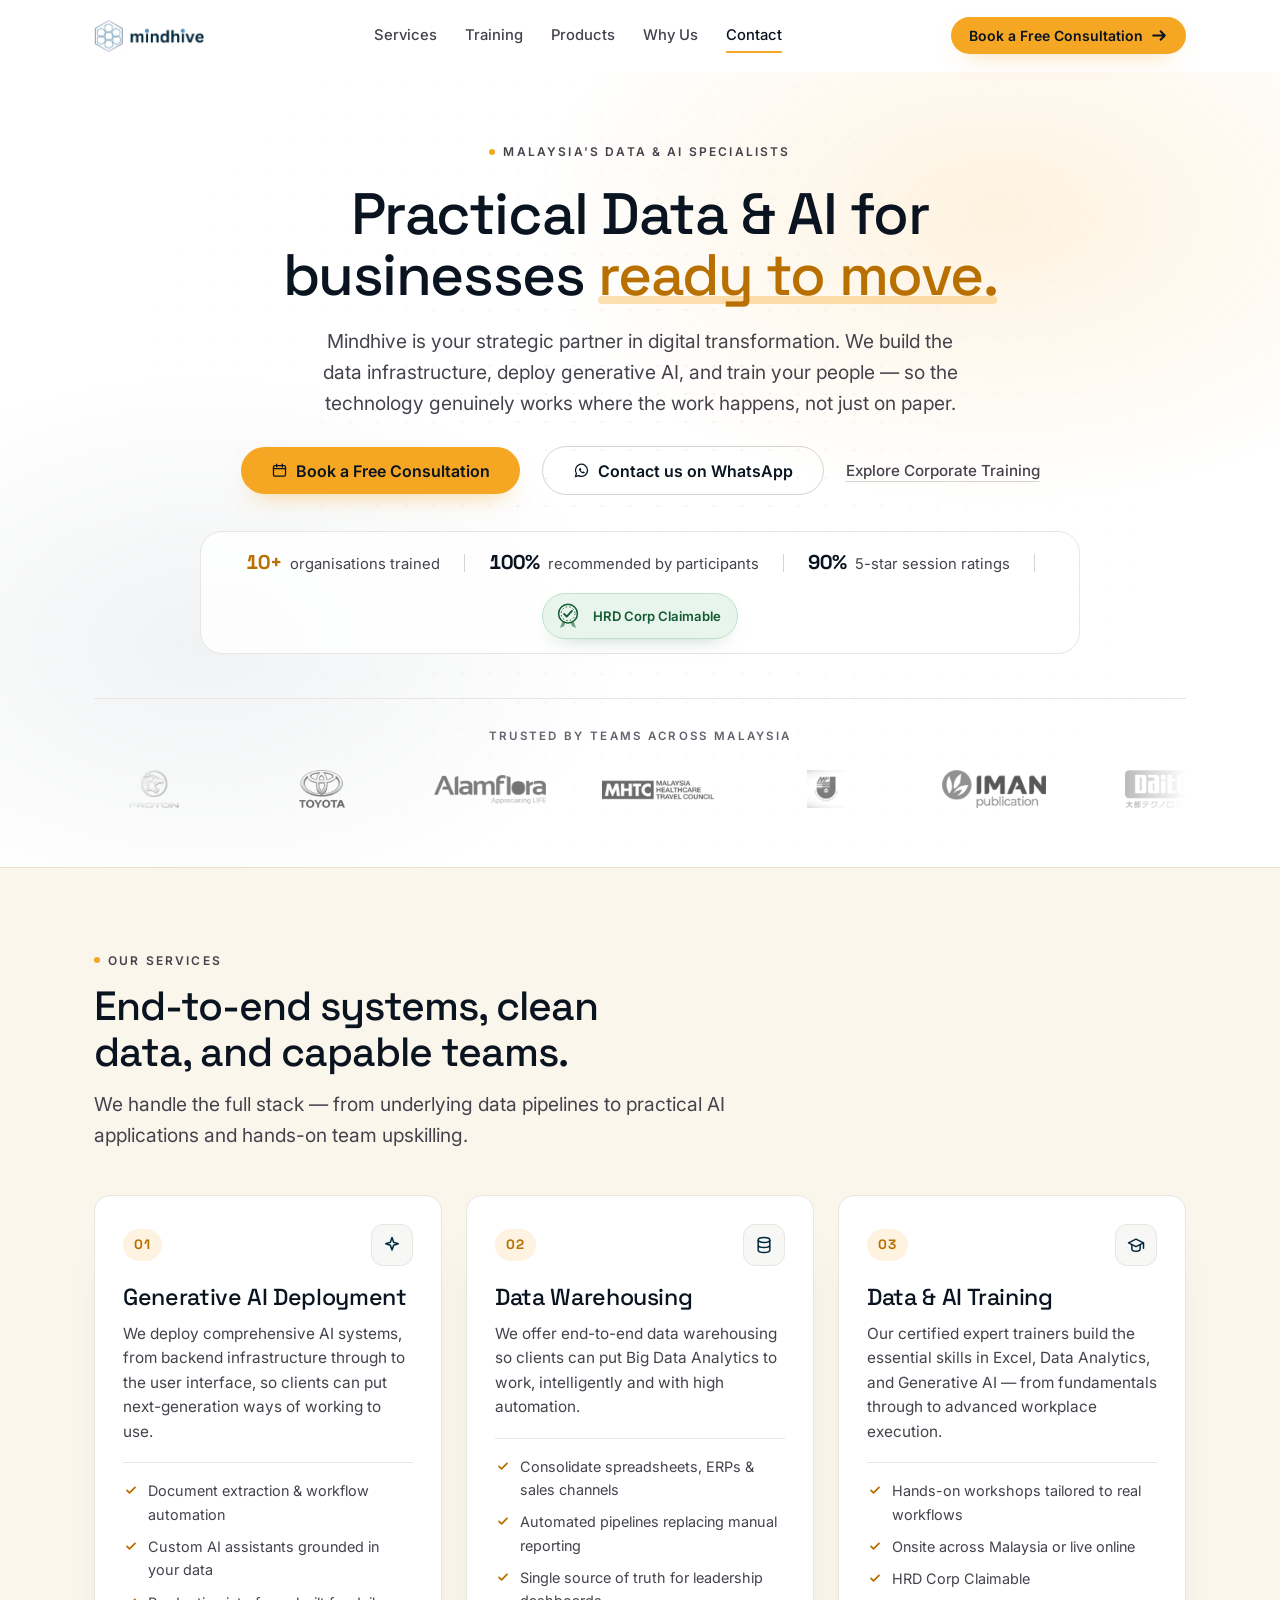
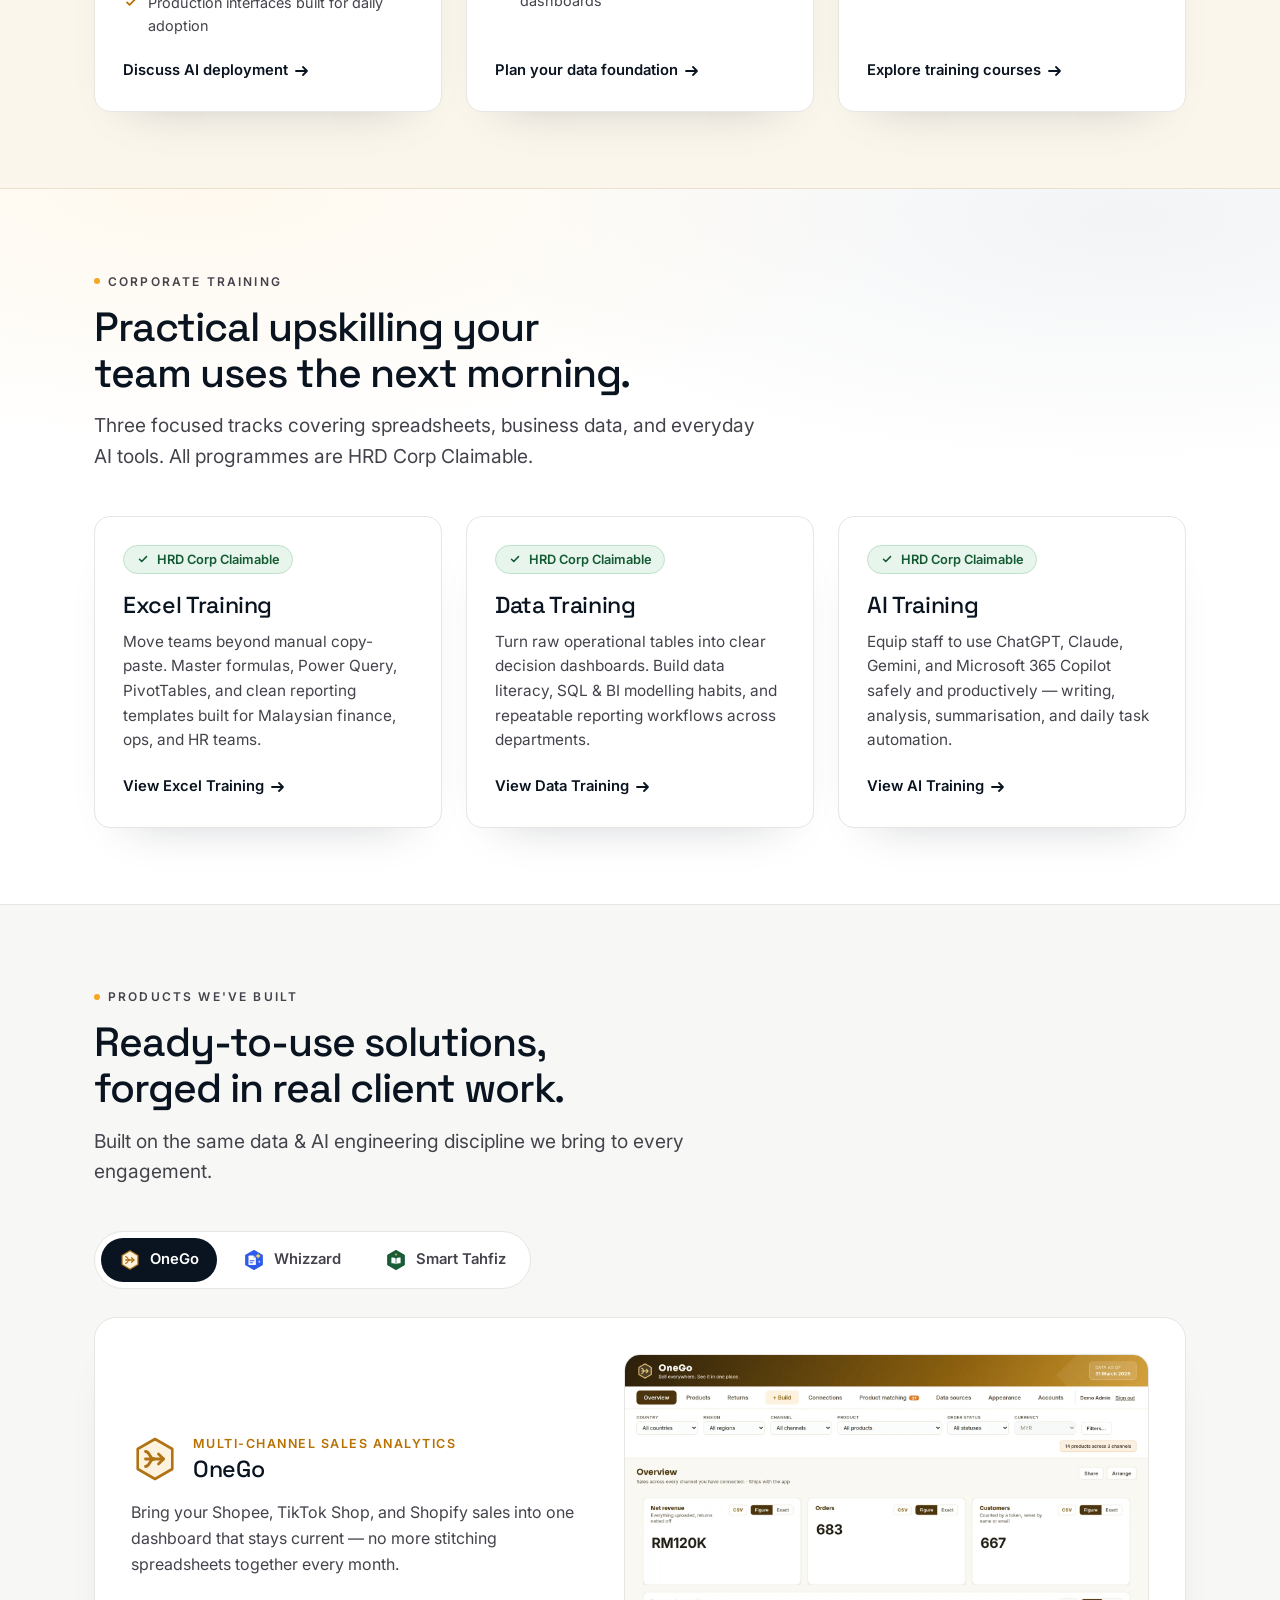
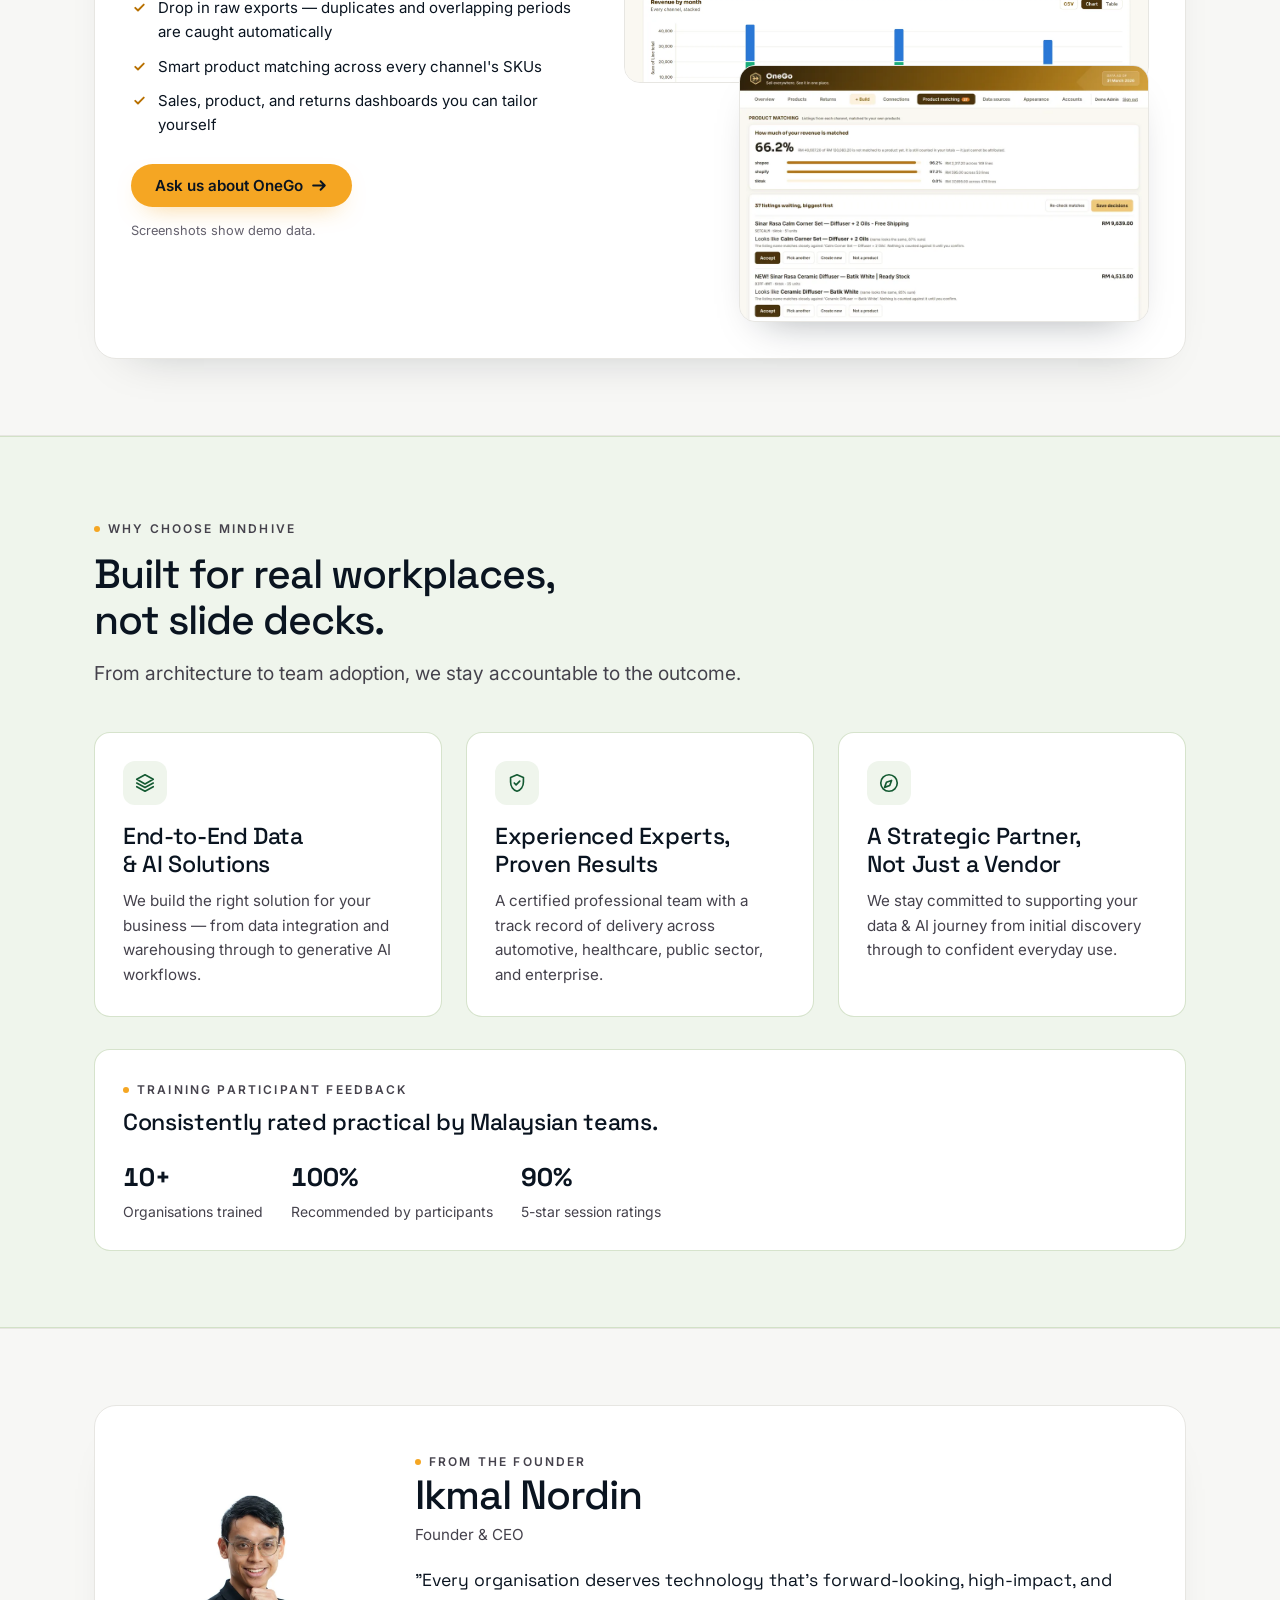
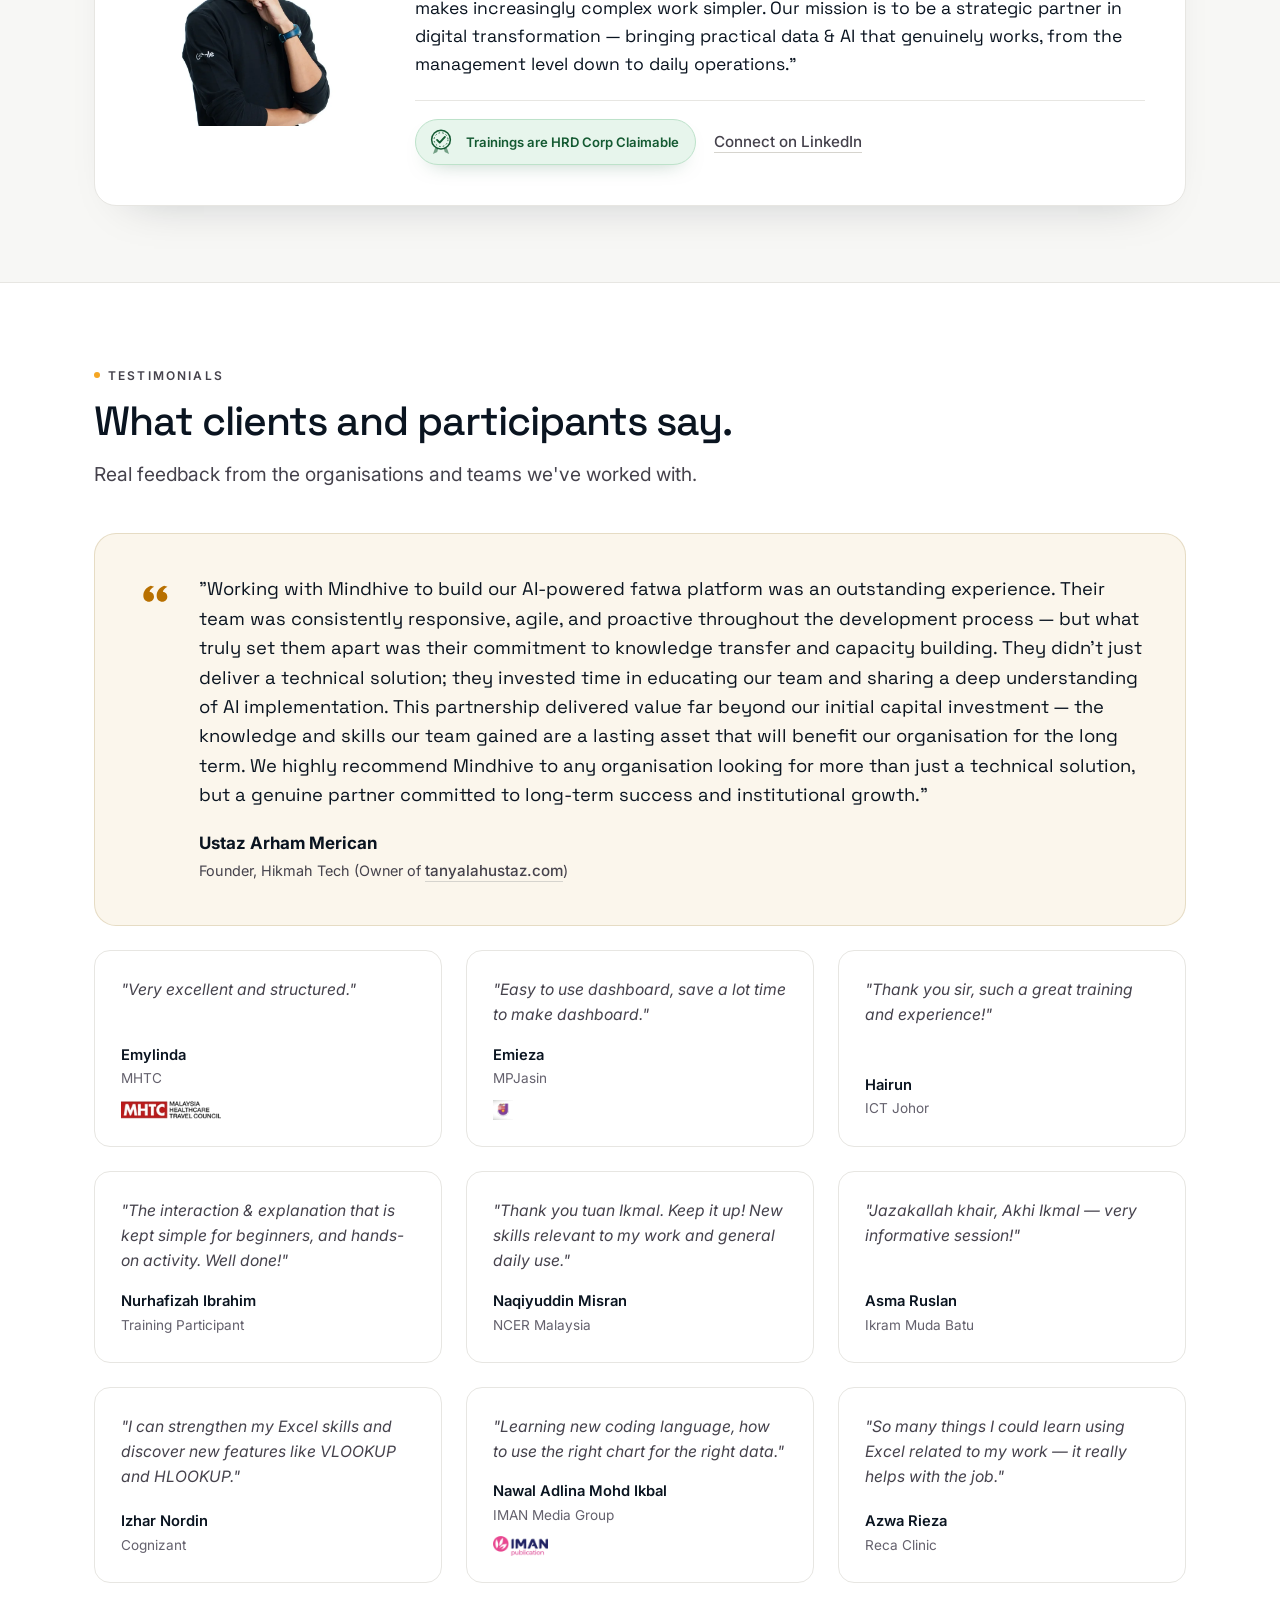
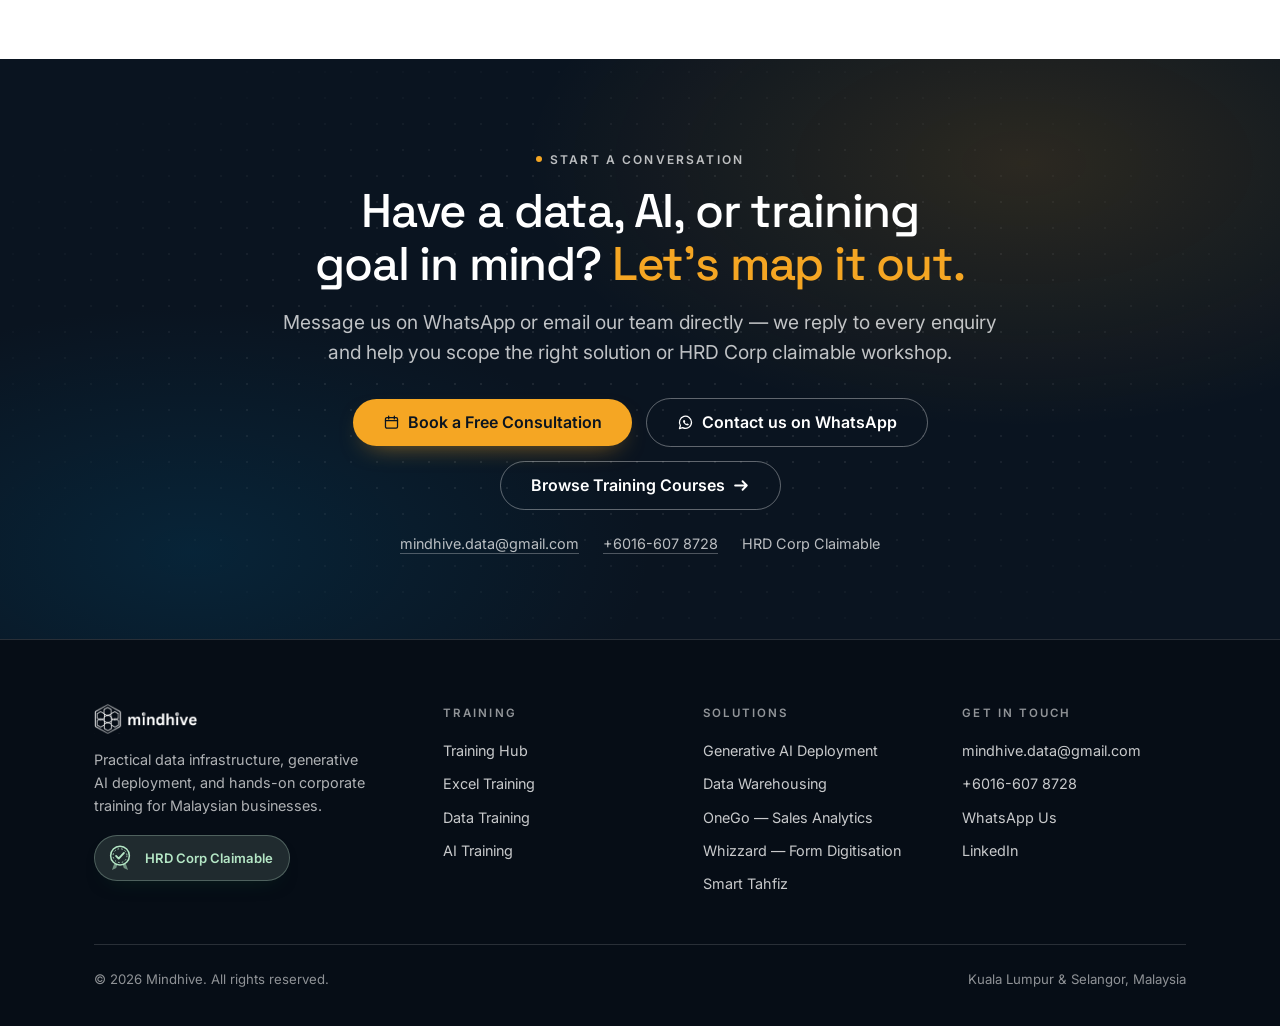
==== index.html @ f6bfdee9 "Swap primary CTA to Cal.com booking, add specific LinkedIn/tanyalahustaz links - Yellow primary butt" ====
<!DOCTYPE html>
<html lang="en">
<head>
<meta charset="utf-8">
<!-- Google tag (gtag.js) -->
<script async src="https://www.googletagmanager.com/gtag/js?id=G-8WL5PQEBXZ"></script>
<script>
  window.dataLayer = window.dataLayer || [];
  function gtag(){dataLayer.push(arguments);}
  gtag("js", new Date());
  gtag("config", "G-8WL5PQEBXZ");
</script>
<meta name="viewport" content="width=device-width, initial-scale=1">
<title>Mindhive — Practical Data, AI &amp; Corporate Training in Malaysia</title>
<meta name="description" content="Mindhive is your strategic partner in digital transformation — data warehousing, generative AI deployment, and HRD Corp claimable Excel, Data &amp; AI training in Malaysia.">
<meta name="theme-color" content="#FFFFFF">
<link rel="canonical" href="https://ikmalnordin.github.io/mindhive-website/">
<link rel="icon" href="favicon.png" type="image/png" sizes="256x256">
<link rel="apple-touch-icon" href="favicon.png">

<meta property="og:type" content="website">
<meta property="og:site_name" content="Mindhive">
<meta property="og:title" content="Mindhive — Practical Data, AI &amp; Corporate Training in Malaysia">
<meta property="og:description" content="We build the data infrastructure, deploy generative AI, and train your teams — so technology genuinely works where the work happens.">
<meta property="og:url" content="https://ikmalnordin.github.io/mindhive-website/">
<meta property="og:image" content="https://ikmalnordin.github.io/mindhive-website/logo.png">
<meta property="og:locale" content="en_MY">

<meta name="twitter:card" content="summary_large_image">
<meta name="twitter:title" content="Mindhive — Practical Data, AI &amp; Corporate Training in Malaysia">
<meta name="twitter:description" content="We build the data infrastructure, deploy generative AI, and train your teams — so technology genuinely works where the work happens.">
<meta name="twitter:image" content="https://ikmalnordin.github.io/mindhive-website/logo.png">

<link rel="preconnect" href="https://fonts.googleapis.com">
<link rel="preconnect" href="https://fonts.gstatic.com" crossorigin>
<link href="https://fonts.googleapis.com/css2?family=Space+Grotesk:wght@400;500;600;700&amp;family=Inter:wght@400;500;600;700&amp;display=swap" rel="stylesheet">
<link rel="stylesheet" href="styles.css">

<script type="application/ld+json">
{
  "@context": "https://schema.org",
  "@type": "ProfessionalService",
  "name": "Mindhive",
  "url": "https://ikmalnordin.github.io/mindhive-website/",
  "logo": "https://ikmalnordin.github.io/mindhive-website/logo.png",
  "image": "https://ikmalnordin.github.io/mindhive-website/logo.png",
  "description": "Mindhive is a Malaysian data and AI specialist providing generative AI deployment, end-to-end data warehousing, ready-to-use software products, and corporate Excel, Data, and AI training.",
  "email": "mindhive.data@gmail.com",
  "telephone": "+60166078728",
  "sameAs": ["https://www.linkedin.com/company/mindhiveintelligence"],
  "areaServed": {
    "@type": "Country",
    "name": "Malaysia"
  },
  "serviceType": [
    "Generative AI Deployment",
    "Data Warehousing",
    "Corporate Excel, Data & AI Training"
  ]
}
</script>
</head>
<body>

<svg class="svgdefs" aria-hidden="true" focusable="false" width="0" height="0">
  <defs>
    <symbol id="ico-menu" viewBox="0 0 24 24">
      <path d="M4 7h16M4 12h16M4 17h16" fill="none" stroke="currentColor" stroke-width="2" stroke-linecap="round"/>
    </symbol>
    <symbol id="ico-arrow" viewBox="0 0 16 16">
      <path d="M2 8h11M9 4l4 4-4 4" fill="none" stroke="currentColor" stroke-width="1.8" stroke-linecap="round" stroke-linejoin="round"/>
    </symbol>
    <symbol id="ico-check" viewBox="0 0 20 20">
      <path d="M5 10.4l3.2 3.1L15 6.6" fill="none" stroke="currentColor" stroke-width="2.2" stroke-linecap="round" stroke-linejoin="round"/>
    </symbol>
    <symbol id="ico-spark" viewBox="0 0 24 24">
      <path d="M12 3l1.9 5.6L19.5 10.5l-5.6 1.9L12 18l-1.9-5.6L4.5 10.5l5.6-1.9L12 3z" fill="none" stroke="currentColor" stroke-width="1.8" stroke-linejoin="round"/>
    </symbol>
    <symbol id="ico-database" viewBox="0 0 24 24">
      <ellipse cx="12" cy="6" rx="7" ry="3" fill="none" stroke="currentColor" stroke-width="1.8"/>
      <path d="M5 6v6c0 1.66 3.13 3 7 3s7-1.34 7-3V6M5 12v6c0 1.66 3.13 3 7 3s7-1.34 7-3v-6" fill="none" stroke="currentColor" stroke-width="1.8"/>
    </symbol>
    <symbol id="ico-graduation" viewBox="0 0 24 24">
      <path d="M3 9.5L12 5l9 4.5-9 4.5-9-4.5z" fill="none" stroke="currentColor" stroke-width="1.8" stroke-linejoin="round"/>
      <path d="M7 11.5v5c0 1.66 2.24 3 5 3s5-1.34 5-3v-5M21 10v6" fill="none" stroke="currentColor" stroke-width="1.8" stroke-linecap="round"/>
    </symbol>
    <symbol id="ico-layers" viewBox="0 0 24 24">
      <path d="M12 3L3 8l9 5 9-5-9-5zM3 12l9 5 9-5M3 16l9 5 9-5" fill="none" stroke="currentColor" stroke-width="1.8" stroke-linecap="round" stroke-linejoin="round"/>
    </symbol>
    <symbol id="ico-shield" viewBox="0 0 24 24">
      <path d="M12 3l7 3v5c0 4.97-3 8.92-7 10-4-1.08-7-5.03-7-10V6l7-3z" fill="none" stroke="currentColor" stroke-width="1.8" stroke-linejoin="round"/>
      <path d="M9 12l2 2 4-4" fill="none" stroke="currentColor" stroke-width="1.8" stroke-linecap="round" stroke-linejoin="round"/>
    </symbol>
    <symbol id="ico-compass" viewBox="0 0 24 24">
      <circle cx="12" cy="12" r="9" fill="none" stroke="currentColor" stroke-width="1.8"/>
      <path d="M14.8 9.2l-2 5.6-5.6 2 2-5.6 5.6-2z" fill="none" stroke="currentColor" stroke-width="1.8" stroke-linejoin="round"/>
    </symbol>
    <symbol id="ico-quote" viewBox="0 0 24 24">
      <path d="M9.5 7C6.5 8.2 5 10.3 5 13c0 2.2 1.6 3.6 3.4 3.6 1.7 0 3-1.3 3-3 0-1.6-1.2-2.8-2.7-2.9.3-1.3 1.3-2.4 2.8-3.1L9.5 7zm8 0C14.5 8.2 13 10.3 13 13c0 2.2 1.6 3.6 3.4 3.6 1.7 0 3-1.3 3-3 0-1.6-1.2-2.8-2.7-2.9.3-1.3 1.3-2.4 2.8-3.1L17.5 7z" fill="currentColor"/>
    </symbol>
    <symbol id="badge-hrd" viewBox="0 0 32 32">
      <path d="M10 21.5L7.4 28.8 12 26.6 13.3 21.8Z" fill="currentColor" opacity="0.55"/>
      <path d="M22 21.5L24.6 28.8 20 26.6 18.7 21.8Z" fill="currentColor" opacity="0.55"/>
      <circle cx="16" cy="13.5" r="10" fill="none" stroke="currentColor" stroke-width="1.6"/>
      <circle cx="16" cy="13.5" r="7.4" fill="none" stroke="currentColor" stroke-width="1" stroke-dasharray="1.6 2.4"/>
      <path d="M11.8 13.8l2.8 2.8 5.6-6" fill="none" stroke="currentColor" stroke-width="2" stroke-linecap="round" stroke-linejoin="round"/>
    </symbol>
    <symbol id="ico-calendar" viewBox="0 0 24 24">
      <rect x="3.5" y="5" width="17" height="15" rx="2" fill="none" stroke="currentColor" stroke-width="1.8"/>
      <path d="M3.5 9.5h17M8 3v4M16 3v4" fill="none" stroke="currentColor" stroke-width="1.8" stroke-linecap="round"/>
    </symbol>
    <symbol id="ico-wa" viewBox="0 0 24 24">
      <path d="M20.5 11.7a8.5 8.5 0 0 1-12.5 7.5L3.5 20.5l1.3-4.3A8.5 8.5 0 1 1 20.5 11.7Z" fill="none" stroke="currentColor" stroke-width="1.8" stroke-linejoin="round"/>
      <path d="M9.3 8.8c.2-.4.4-.4.6-.4h.5c.2 0 .4.1.5.4l.7 1.6c.1.2 0 .4-.1.6l-.4.5c-.1.1-.2.3-.1.5.4.8 1.2 1.6 2 2 .2.1.4 0 .5-.1l.5-.4c.2-.1.4-.2.6-.1l1.6.7c.3.1.4.3.4.5v.5c0 .2 0 .4-.4.6-.5.4-1.4.6-2.5.3-1.4-.4-3.1-1.6-4.2-3.2-1.1-1.5-1.3-2.9-.6-3.6Z" fill="currentColor"/>
    </symbol>
    <symbol id="mk-onego" viewBox="0 0 48 48">
      <path d="M24 4 41.3 14V34L24 44 6.7 34V14Z" fill="#FCF2DE" stroke="#B07314" stroke-width="2.6" stroke-linejoin="round"/>
      <g fill="none" stroke="#B07314" stroke-width="2.8" stroke-linecap="round" stroke-linejoin="round">
        <path d="M14.5 16.5C19 16.5 18.5 24 23 24"/>
        <path d="M14.5 31.5C19 31.5 18.5 24 23 24"/>
        <path d="M14.5 24H32.5"/>
        <path d="M27.5 19L32.5 24L27.5 29"/>
      </g>
    </symbol>
    <symbol id="mk-whizzard" viewBox="0 0 48 48">
      <path d="M24 3.5 41.8 13.75V34.25L24 44.5 6.2 34.25V13.75Z" fill="#2F5BEA" stroke="#2F5BEA" stroke-width="3" stroke-linejoin="round"/>
      <path d="M14 14h8.5L28 19.5V33a2 2 0 0 1-2 2H14a2 2 0 0 1-2-2V16a2 2 0 0 1 2-2Z" fill="#fff"/>
      <path d="M22.5 14v4a1.5 1.5 0 0 0 1.5 1.5H28Z" fill="#B9CBFA"/>
      <path d="M15.5 25.5h8.5M15.5 30h5.5" stroke="#2F5BEA" stroke-width="2.2" stroke-linecap="round"/>
      <path d="M33 9.5C34.08 12.98 35.52 14.42 39 15.5C35.52 16.58 34.08 18.02 33 21.5C31.92 18.02 30.48 16.58 27 15.5C30.48 14.42 31.92 12.98 33 9.5Z" fill="#FFD66B"/>
      <path d="M35.5 25C36.04 26.74 36.76 27.46 38.5 28C36.76 28.54 36.04 29.26 35.5 31C34.96 29.26 34.24 28.54 32.5 28C34.24 27.46 34.96 26.74 35.5 25Z" fill="#fff"/>
    </symbol>
    <symbol id="mk-tahfiz" viewBox="0 0 48 48">
      <path d="M24 3.5 41.8 13.75V34.25L24 44.5 6.2 34.25V13.75Z" fill="#1A5C38" stroke="#1A5C38" stroke-width="3" stroke-linejoin="round"/>
      <path d="M24 20.5c-2.9-1.9-6.6-2.5-10-1.9v12.6c3.4-.6 7.1 0 10 1.9 2.9-1.9 6.6-2.5 10-1.9V18.6c-3.4-.6-7.1 0-10 1.9Z" fill="#fff"/>
      <path d="M24 20.5v12.6" stroke="#1A5C38" stroke-width="1.6" stroke-linecap="round"/>
      <path d="M24 8.5c.62 2 1.45 2.83 3.45 3.45-2 .62-2.83 1.45-3.45 3.45-.62-2-1.45-2.83-3.45-3.45 2-.62 2.83-1.45 3.45-3.45Z" fill="#E7B04A"/>
    </symbol>
  </defs>
</svg>

<a class="skip-link" href="#main">Skip to main content</a>

<!-- ============ NAV ============ -->
<header class="nav" id="nav">
  <div class="container nav__inner">
    <a class="nav__brand" href="index.html" aria-label="Mindhive Home">
      <img class="nav__logo" src="logo.png" width="454" height="132" alt="Mindhive" fetchpriority="high" decoding="async">
    </a>

    <nav class="nav__links" id="navlinks" aria-label="Primary">
      <a class="nav__link" href="#services">Services</a>
      <a class="nav__link" href="training.html">Training</a>
      <a class="nav__link" href="#products">Products</a>
      <a class="nav__link" href="#why">Why Us</a>
      <a class="nav__link" href="#contact">Contact</a>
    </nav>

    <div class="nav__actions">
      <a class="btn btn--amber btn--sm" href="https://wa.me/60166078728?text=Hi%20Mindhive%2C%20I%27d%20like%20to%20book%20a%20free%20consultation." target="_blank" rel="noopener noreferrer">
        Book a Free Consultation
        <svg class="ico ico--arrow" aria-hidden="true"><use href="#ico-arrow"/></svg>
      </a>
      <button class="nav__toggle" type="button" aria-expanded="false" aria-controls="navlinks" aria-label="Toggle navigation menu">
        <svg class="ico" aria-hidden="true"><use href="#ico-menu"/></svg>
      </button>
    </div>
  </div>
</header>

<main id="main">

  <!-- ============ HERO ============ -->
  <section class="hero" id="top">
    <div class="hero__grid-bg" aria-hidden="true"></div>
    <div class="container">
      <div class="hero__inner">
        <span class="eyebrow">
          <span class="eyebrow__dot" aria-hidden="true"></span>
          Malaysia's Data &amp; AI Specialists
        </span>

        <h1 class="hero__title">
          Practical Data &amp; AI for businesses <em>ready to move.</em>
        </h1>

        <p class="lead hero__lead">
          Mindhive is your strategic partner in digital transformation. We build the data infrastructure, deploy generative AI, and train your people — so the technology genuinely works where the work happens, not just on paper.
        </p>

        <div class="hero__actions">
          <button type="button" class="btn btn--amber btn--lg" data-cal-link="ikmal-nordin-nyaq9g/30min" data-cal-namespace="30min" data-cal-config='{"layout":"month_view","useSlotsViewOnSmallScreen":"true"}'>
            <svg class="ico" aria-hidden="true"><use href="#ico-calendar"/></svg>
            Book a Free Consultation
          </button>
          <a class="btn btn--ghost-dark btn--lg" href="https://wa.me/60166078728?text=Hi%20Mindhive%2C%20I%27d%20like%20to%20book%20a%20free%20consultation%20for%20our%20team." target="_blank" rel="noopener noreferrer">
            <svg class="ico" aria-hidden="true"><use href="#ico-wa"/></svg>
            Contact us on WhatsApp
          </a>
          <a class="text-link" href="training.html">Explore Corporate Training</a>
        </div>

        <div class="stats" aria-label="Track record">
          <div class="stat">
            <span class="stat__num stat__num--amber">10+</span>
            <span>organisations trained</span>
          </div>
          <span class="stat__sep" aria-hidden="true"></span>
          <div class="stat">
            <span class="stat__num">100%</span>
            <span>recommended by participants</span>
          </div>
          <span class="stat__sep" aria-hidden="true"></span>
          <div class="stat">
            <span class="stat__num">90%</span>
            <span>5-star session ratings</span>
          </div>
          <span class="stat__sep" aria-hidden="true"></span>
          <span class="badge-seal">
            <svg class="badge-seal__icon" aria-hidden="true"><use href="#badge-hrd"/></svg>
            HRD Corp Claimable
          </span>
        </div>
      </div>

      <div class="marquee-wrap">
        <p class="marquee-label">Trusted by teams across Malaysia</p>
        <div class="marquee">
          <div class="marquee__track">
            <div class="marquee__item"><img src="clients/proton.png" width="138" height="104" alt="Proton" loading="lazy" decoding="async"></div>
            <div class="marquee__item"><img src="clients/toyota.png" width="125" height="104" alt="Toyota" loading="lazy" decoding="async"></div>
            <div class="marquee__item"><img src="clients/alamflora.png" width="260" height="67" alt="Alamflora" loading="lazy" decoding="async"></div>
            <div class="marquee__item"><img src="clients/mhtc.png" width="140" height="27" alt="MHTC — Malaysia Healthcare Travel Council" loading="lazy" decoding="async"></div>
            <div class="marquee__item"><img src="clients/mpj.png" width="104" height="104" alt="MPJ — Majlis Perbandaran Jasin" loading="lazy" decoding="async"></div>
            <div class="marquee__item"><img src="clients/iman.png" width="260" height="95" alt="IMAN Publication" loading="lazy" decoding="async"></div>
            <div class="marquee__item"><img src="clients/daito.png" width="202" height="104" alt="Daito" loading="lazy" decoding="async"></div>
            <div class="marquee__item"><img src="clients/be.png" width="88" height="104" alt="BE" loading="lazy" decoding="async"></div>
            <div class="marquee__item"><img src="clients/tanyalah-ustaz.png" width="260" height="72" alt="Tanyalah Ustaz" loading="lazy" decoding="async"></div>
            <div class="marquee__item"><img src="clients/matrixc.png" width="260" height="65" alt="matrixC Academy" loading="lazy" decoding="async"></div>
            <!-- Duplicate row for seamless loop -->
            <div class="marquee__item" aria-hidden="true"><img src="clients/proton.png" width="138" height="104" alt="" loading="lazy" decoding="async"></div>
            <div class="marquee__item" aria-hidden="true"><img src="clients/toyota.png" width="125" height="104" alt="" loading="lazy" decoding="async"></div>
            <div class="marquee__item" aria-hidden="true"><img src="clients/alamflora.png" width="260" height="67" alt="" loading="lazy" decoding="async"></div>
            <div class="marquee__item" aria-hidden="true"><img src="clients/mhtc.png" width="140" height="27" alt="" loading="lazy" decoding="async"></div>
            <div class="marquee__item" aria-hidden="true"><img src="clients/mpj.png" width="104" height="104" alt="" loading="lazy" decoding="async"></div>
            <div class="marquee__item" aria-hidden="true"><img src="clients/iman.png" width="260" height="95" alt="" loading="lazy" decoding="async"></div>
            <div class="marquee__item" aria-hidden="true"><img src="clients/daito.png" width="202" height="104" alt="" loading="lazy" decoding="async"></div>
            <div class="marquee__item" aria-hidden="true"><img src="clients/be.png" width="88" height="104" alt="" loading="lazy" decoding="async"></div>
            <div class="marquee__item" aria-hidden="true"><img src="clients/tanyalah-ustaz.png" width="260" height="72" alt="" loading="lazy" decoding="async"></div>
            <div class="marquee__item" aria-hidden="true"><img src="clients/matrixc.png" width="260" height="65" alt="" loading="lazy" decoding="async"></div>
          </div>
        </div>
      </div>
    </div>
  </section>

  <!-- ============ SERVICES ============ -->
  <section class="section section--brass" id="services">
    <div class="container">
      <div class="section-head reveal">
        <span class="eyebrow">
          <span class="eyebrow__dot" aria-hidden="true"></span>
          Our Services
        </span>
        <h2>End-to-end systems, clean data, and capable teams.</h2>
        <p class="lead">
          We handle the full stack — from underlying data pipelines to practical AI applications and hands-on team upskilling.
        </p>
      </div>

      <div class="grid-3">
        <article class="card reveal">
          <div class="card__top">
            <span class="card__num">01</span>
            <span class="card__icon" aria-hidden="true">
              <svg class="ico"><use href="#ico-spark"/></svg>
            </span>
          </div>
          <h3 class="card__title">Generative AI Deployment</h3>
          <p class="card__desc">
            We deploy comprehensive AI systems, from backend infrastructure through to the user interface, so clients can put next-generation ways of working to use.
          </p>
          <ul class="card__list">
            <li><svg class="ico" aria-hidden="true"><use href="#ico-check"/></svg><span>Document extraction &amp; workflow automation</span></li>
            <li><svg class="ico" aria-hidden="true"><use href="#ico-check"/></svg><span>Custom AI assistants grounded in your data</span></li>
            <li><svg class="ico" aria-hidden="true"><use href="#ico-check"/></svg><span>Production interfaces built for daily adoption</span></li>
          </ul>
          <div class="card__foot">
            <a class="card__link" href="https://wa.me/60166078728?text=Hi%20Mindhive%2C%20I%27d%20like%20to%20discuss%20Generative%20AI%20Deployment." target="_blank" rel="noopener noreferrer">
              Discuss AI deployment
              <svg class="ico" aria-hidden="true"><use href="#ico-arrow"/></svg>
            </a>
          </div>
        </article>

        <article class="card reveal">
          <div class="card__top">
            <span class="card__num">02</span>
            <span class="card__icon" aria-hidden="true">
              <svg class="ico"><use href="#ico-database"/></svg>
            </span>
          </div>
          <h3 class="card__title">Data Warehousing</h3>
          <p class="card__desc">
            We offer end-to-end data warehousing so clients can put Big Data Analytics to work, intelligently and with high automation.
          </p>
          <ul class="card__list">
            <li><svg class="ico" aria-hidden="true"><use href="#ico-check"/></svg><span>Consolidate spreadsheets, ERPs &amp; sales channels</span></li>
            <li><svg class="ico" aria-hidden="true"><use href="#ico-check"/></svg><span>Automated pipelines replacing manual reporting</span></li>
            <li><svg class="ico" aria-hidden="true"><use href="#ico-check"/></svg><span>Single source of truth for leadership dashboards</span></li>
          </ul>
          <div class="card__foot">
            <a class="card__link" href="https://wa.me/60166078728?text=Hi%20Mindhive%2C%20I%27d%20like%20to%20discuss%20Data%20Warehousing." target="_blank" rel="noopener noreferrer">
              Plan your data foundation
              <svg class="ico" aria-hidden="true"><use href="#ico-arrow"/></svg>
            </a>
          </div>
        </article>

        <article class="card reveal">
          <div class="card__top">
            <span class="card__num">03</span>
            <span class="card__icon" aria-hidden="true">
              <svg class="ico"><use href="#ico-graduation"/></svg>
            </span>
          </div>
          <h3 class="card__title">Data &amp; AI Training</h3>
          <p class="card__desc">
            Our certified expert trainers build the essential skills in Excel, Data Analytics, and Generative AI — from fundamentals through to advanced workplace execution.
          </p>
          <ul class="card__list">
            <li><svg class="ico" aria-hidden="true"><use href="#ico-check"/></svg><span>Hands-on workshops tailored to real workflows</span></li>
            <li><svg class="ico" aria-hidden="true"><use href="#ico-check"/></svg><span>Onsite across Malaysia or live online</span></li>
            <li><svg class="ico" aria-hidden="true"><use href="#ico-check"/></svg><span>HRD Corp Claimable</span></li>
          </ul>
          <div class="card__foot">
            <a class="card__link" href="training.html">
              Explore training courses
              <svg class="ico" aria-hidden="true"><use href="#ico-arrow"/></svg>
            </a>
          </div>
        </article>
      </div>
    </div>
  </section>

  <!-- ============ TRAINING PREVIEW ============ -->
  <section class="section section--warm" id="training">
    <div class="container">
      <div class="section-head reveal">
        <span class="eyebrow">
          <span class="eyebrow__dot" aria-hidden="true"></span>
          Corporate Training
        </span>
        <h2>Practical upskilling your team uses the next morning.</h2>
        <p class="lead">
          Three focused tracks covering spreadsheets, business data, and everyday AI tools. All programmes are HRD Corp Claimable.
        </p>
      </div>

      <div class="grid-3">
        <article class="card reveal">
          <div class="card__top">
            <span class="badge">
              <svg class="ico" aria-hidden="true"><use href="#ico-check"/></svg>
              HRD Corp Claimable
            </span>
          </div>
          <h3 class="card__title">Excel Training</h3>
          <p class="card__desc">
            Move teams beyond manual copy-paste. Master formulas, Power Query, PivotTables, and clean reporting templates built for Malaysian finance, ops, and HR teams.
          </p>
          <div class="card__foot">
            <a class="card__link" href="excel-training.html">
              View Excel Training
              <svg class="ico" aria-hidden="true"><use href="#ico-arrow"/></svg>
            </a>
          </div>
        </article>

        <article class="card reveal">
          <div class="card__top">
            <span class="badge">
              <svg class="ico" aria-hidden="true"><use href="#ico-check"/></svg>
              HRD Corp Claimable
            </span>
          </div>
          <h3 class="card__title">Data Training</h3>
          <p class="card__desc">
            Turn raw operational tables into clear decision dashboards. Build data literacy, SQL &amp; BI modelling habits, and repeatable reporting workflows across departments.
          </p>
          <div class="card__foot">
            <a class="card__link" href="data-training.html">
              View Data Training
              <svg class="ico" aria-hidden="true"><use href="#ico-arrow"/></svg>
            </a>
          </div>
        </article>

        <article class="card reveal">
          <div class="card__top">
            <span class="badge">
              <svg class="ico" aria-hidden="true"><use href="#ico-check"/></svg>
              HRD Corp Claimable
            </span>
          </div>
          <h3 class="card__title">AI Training</h3>
          <p class="card__desc">
            Equip staff to use ChatGPT, Claude, Gemini, and Microsoft 365 Copilot safely and productively — writing, analysis, summarisation, and daily task automation.
          </p>
          <div class="card__foot">
            <a class="card__link" href="ai-training.html">
              View AI Training
              <svg class="ico" aria-hidden="true"><use href="#ico-arrow"/></svg>
            </a>
          </div>
        </article>
      </div>
    </div>
  </section>

  <!-- ============ PRODUCTS ============ -->
  <section class="section section--alt" id="products">
    <div class="container">
      <div class="section-head reveal">
        <span class="eyebrow">
          <span class="eyebrow__dot" aria-hidden="true"></span>
          Products We've Built
        </span>
        <h2>Ready-to-use solutions, forged in real client work.</h2>
        <p class="lead">
          Built on the same data &amp; AI engineering discipline we bring to every engagement.
        </p>
      </div>

      <div class="prod-tabs" role="tablist" aria-label="Mindhive Products">
        <button class="prod-tab" type="button" role="tab" aria-selected="true" data-target="onego">
          <svg class="ico" aria-hidden="true"><use href="#mk-onego"/></svg>
          OneGo
        </button>
        <button class="prod-tab" type="button" role="tab" aria-selected="false" data-target="whizzard">
          <svg class="ico" aria-hidden="true"><use href="#mk-whizzard"/></svg>
          Whizzard
        </button>
        <button class="prod-tab" type="button" role="tab" aria-selected="false" data-target="tahfiz">
          <svg class="ico" aria-hidden="true"><use href="#mk-tahfiz"/></svg>
          Smart Tahfiz
        </button>
      </div>

      <!-- OneGo -->
      <article class="prodcard" data-product="onego" role="tabpanel">
        <div>
          <div class="prodcard__head">
            <svg class="prodcard__mark" aria-hidden="true"><use href="#mk-onego"/></svg>
            <div>
              <span class="prodcard__kicker">Multi-channel sales analytics</span>
              <h3>OneGo</h3>
            </div>
          </div>
          <p class="prodcard__desc">
            Bring your Shopee, TikTok Shop, and Shopify sales into one dashboard that stays current — no more stitching spreadsheets together every month.
          </p>
          <ul class="prodcard__features">
            <li><svg class="ico" aria-hidden="true"><use href="#ico-check"/></svg><span>Drop in raw exports — duplicates and overlapping periods are caught automatically</span></li>
            <li><svg class="ico" aria-hidden="true"><use href="#ico-check"/></svg><span>Smart product matching across every channel's SKUs</span></li>
            <li><svg class="ico" aria-hidden="true"><use href="#ico-check"/></svg><span>Sales, product, and returns dashboards you can tailor yourself</span></li>
          </ul>
          <div class="prodcard__actions">
            <a class="btn btn--amber" href="https://wa.me/60166078728?text=Hi%20Mindhive%2C%20I%27d%20like%20to%20ask%20about%20OneGo." target="_blank" rel="noopener noreferrer">
              Ask us about OneGo
              <svg class="ico ico--arrow" aria-hidden="true"><use href="#ico-arrow"/></svg>
            </a>
          </div>
          <p class="prodcard__note">Screenshots show demo data.</p>
        </div>

        <div class="prodcard__media">
          <div class="prodcard__frame">
            <img src="products/onego-overview.webp" width="1600" height="1000" alt="OneGo multi-channel sales analytics dashboard overview" loading="lazy" decoding="async">
          </div>
          <div class="prodcard__frame prodcard__frame--sub">
            <img src="products/onego-matching.webp" width="960" height="600" alt="OneGo smart SKU matching across e-commerce channels" loading="lazy" decoding="async">
          </div>
        </div>
      </article>

      <!-- Whizzard -->
      <article class="prodcard" data-product="whizzard" role="tabpanel" hidden>
        <div>
          <div class="prodcard__head">
            <svg class="prodcard__mark" aria-hidden="true"><use href="#mk-whizzard"/></svg>
            <div>
              <span class="prodcard__kicker">AI form digitisation</span>
              <h3>Whizzard</h3>
            </div>
          </div>
          <p class="prodcard__desc">
            Photograph a paper form and Whizzard turns it into clean, checked, structured data — ready to export into your own systems.
          </p>
          <ul class="prodcard__features">
            <li><svg class="ico" aria-hidden="true"><use href="#ico-check"/></svg><span>Scan from a phone — several photos or one PDF become one document</span></li>
            <li><svg class="ico" aria-hidden="true"><use href="#ico-check"/></svg><span>Set up a new form type from one sample — the AI proposes the fields</span></li>
            <li><svg class="ico" aria-hidden="true"><use href="#ico-check"/></svg><span>Automatic checks flag doubtful values for a person to verify</span></li>
          </ul>
          <div class="prodcard__actions">
            <a class="btn btn--amber" href="https://wa.me/60166078728?text=Hi%20Mindhive%2C%20I%27d%20like%20to%20ask%20about%20Whizzard." target="_blank" rel="noopener noreferrer">
              Ask us about Whizzard
              <svg class="ico ico--arrow" aria-hidden="true"><use href="#ico-arrow"/></svg>
            </a>
          </div>
          <p class="prodcard__note">Screenshots show demo data.</p>
        </div>

        <div class="prodcard__media">
          <div class="prodcard__frame">
            <img src="products/whizzard-verified.webp" width="1600" height="1000" alt="Whizzard verified form extraction screen" loading="lazy" decoding="async">
          </div>
          <div class="prodcard__frame prodcard__frame--sub">
            <img src="products/whizzard-documents.webp" width="960" height="600" alt="Whizzard document queue view" loading="lazy" decoding="async">
          </div>
        </div>
      </article>

      <!-- Smart Tahfiz -->
      <article class="prodcard" data-product="tahfiz" role="tabpanel" hidden>
        <div>
          <div class="prodcard__head">
            <svg class="prodcard__mark" aria-hidden="true"><use href="#mk-tahfiz"/></svg>
            <div>
              <span class="prodcard__kicker">Smart school system</span>
              <h3>Smart Tahfiz</h3>
            </div>
          </div>
          <p class="prodcard__desc">
            End-to-end management for tahfiz schools — track hafazan down to the ayat, record attendance, and oversee every school from one portal.
          </p>
          <ul class="prodcard__features">
            <li><svg class="ico" aria-hidden="true"><use href="#ico-check"/></svg><span>Ayat-level hafazan records, with first-pass and revision progress</span></li>
            <li><svg class="ico" aria-hidden="true"><use href="#ico-check"/></svg><span>Daily attendance for morning and afternoon sessions</span></li>
            <li><svg class="ico" aria-hidden="true"><use href="#ico-check"/></svg><span>Role-based access for teachers, school admins, management, and students</span></li>
          </ul>
          <div class="prodcard__actions">
            <a class="btn btn--amber" href="https://wa.me/60166078728?text=Hi%20Mindhive%2C%20I%27d%20like%20to%20ask%20about%20Smart%20Tahfiz." target="_blank" rel="noopener noreferrer">
              Ask us about Smart Tahfiz
              <svg class="ico ico--arrow" aria-hidden="true"><use href="#ico-arrow"/></svg>
            </a>
          </div>
          <p class="prodcard__note">Screenshots show demo data.</p>
        </div>

        <div class="prodcard__media">
          <div class="prodcard__frame">
            <img src="products/smart-tahfiz-dashboard.webp" width="1600" height="1000" alt="Smart Tahfiz management portal overview" loading="lazy" decoding="async">
          </div>
          <div class="prodcard__frame prodcard__frame--sub">
            <img src="products/smart-tahfiz-hafazan.webp" width="960" height="600" alt="Smart Tahfiz ayat-level hafazan tracking" loading="lazy" decoding="async">
          </div>
        </div>
      </article>
    </div>
  </section>

  <!-- ============ WHY US & RESULTS ============ -->
  <section class="section section--moss" id="why">
    <div class="container">
      <div class="section-head reveal">
        <span class="eyebrow">
          <span class="eyebrow__dot" aria-hidden="true"></span>
          Why Choose Mindhive
        </span>
        <h2>Built for real workplaces, not slide decks.</h2>
        <p class="lead">
          From architecture to team adoption, we stay accountable to the outcome.
        </p>
      </div>

      <div class="why-grid">
        <article class="whyitem reveal">
          <span class="whyitem__icon" aria-hidden="true">
            <svg class="ico"><use href="#ico-layers"/></svg>
          </span>
          <h3>End-to-End Data &amp; AI Solutions</h3>
          <p>We build the right solution for your business — from data integration and warehousing through to generative AI workflows.</p>
        </article>

        <article class="whyitem reveal">
          <span class="whyitem__icon" aria-hidden="true">
            <svg class="ico"><use href="#ico-shield"/></svg>
          </span>
          <h3>Experienced Experts, Proven Results</h3>
          <p>A certified professional team with a track record of delivery across automotive, healthcare, public sector, and enterprise.</p>
        </article>

        <article class="whyitem reveal">
          <span class="whyitem__icon" aria-hidden="true">
            <svg class="ico"><use href="#ico-compass"/></svg>
          </span>
          <h3>A Strategic Partner, Not Just a Vendor</h3>
          <p>We stay committed to supporting your data &amp; AI journey from initial discovery through to confident everyday use.</p>
        </article>
      </div>

      <div class="proof-banner reveal">
        <div>
          <span class="eyebrow">
            <span class="eyebrow__dot" aria-hidden="true"></span>
            Training Participant Feedback
          </span>
          <h3 style="margin-top: 8px;">Consistently rated practical by Malaysian teams.</h3>
        </div>
        <div class="proof-banner__metrics">
          <div class="proof-metric">
            <strong>10+</strong>
            <span>Organisations trained</span>
          </div>
          <div class="proof-metric">
            <strong>100%</strong>
            <span>Recommended by participants</span>
          </div>
          <div class="proof-metric">
            <strong>90%</strong>
            <span>5-star session ratings</span>
          </div>
        </div>
      </div>
    </div>
  </section>

  <!-- ============ FOUNDER ============ -->
  <section class="section section--alt" id="founder">
    <div class="container">
      <div class="founder-card reveal">
        <div class="founder-card__photo">
          <img src="team/ikmal-nordin.webp" width="800" height="800" alt="Ikmal Nordin, Founder &amp; CEO of Mindhive" loading="lazy" decoding="async">
        </div>
        <div>
          <span class="eyebrow">
            <span class="eyebrow__dot" aria-hidden="true"></span>
            From the Founder
          </span>
          <h2>Ikmal Nordin</h2>
          <p class="founder-card__title">Founder &amp; CEO</p>
          <p class="founder-card__quote">
            "Every organisation deserves technology that's forward-looking, high-impact, and makes increasingly complex work simpler. Our mission is to be a strategic partner in digital transformation — bringing practical data &amp; AI that genuinely works, from the management level down to daily operations."
          </p>
          <div class="founder-card__meta">
            <span class="badge-seal">
              <svg class="badge-seal__icon" aria-hidden="true"><use href="#badge-hrd"/></svg>
              Trainings are HRD Corp Claimable
            </span>
            <a class="text-link" href="https://www.linkedin.com/in/ikmal-nordin/" target="_blank" rel="noopener noreferrer">Connect on LinkedIn</a>
          </div>
        </div>
      </div>
    </div>
  </section>

  <!-- ============ TESTIMONIALS ============ -->
  <section class="section" id="testimonials">
    <div class="container">
      <div class="section-head reveal">
        <span class="eyebrow">
          <span class="eyebrow__dot" aria-hidden="true"></span>
          Testimonials
        </span>
        <h2>What clients and participants say.</h2>
        <p class="lead">
          Real feedback from the organisations and teams we've worked with.
        </p>
      </div>

      <div class="testimonial-feature reveal">
        <svg class="testimonial-feature__mark" aria-hidden="true"><use href="#ico-quote"/></svg>
        <div>
          <p class="testimonial-feature__quote">
            "Working with Mindhive to build our AI-powered fatwa platform was an outstanding experience. Their team was consistently responsive, agile, and proactive throughout the development process — but what truly set them apart was their commitment to knowledge transfer and capacity building. They didn't just deliver a technical solution; they invested time in educating our team and sharing a deep understanding of AI implementation. This partnership delivered value far beyond our initial capital investment — the knowledge and skills our team gained are a lasting asset that will benefit our organisation for the long term. We highly recommend Mindhive to any organisation looking for more than just a technical solution, but a genuine partner committed to long-term success and institutional growth."
          </p>
          <div class="testimonial-feature__attribution">
            <strong>Ustaz Arham Merican</strong>
            <span>Founder, Hikmah Tech (Owner of <a class="text-link" href="https://tanyalahustaz.com/" target="_blank" rel="noopener noreferrer">tanyalahustaz.com</a>)</span>
          </div>
        </div>
      </div>

      <div class="testimonial-grid">
        <article class="testimonial-card reveal">
          <p class="testimonial-card__quote">"Very excellent and structured."</p>
          <span class="testimonial-card__name">Emylinda</span>
          <span class="testimonial-card__org">MHTC</span>
          <img class="testimonial-card__logo" src="clients/mhtc.png" alt="MHTC" loading="lazy" decoding="async">
        </article>

        <article class="testimonial-card reveal">
          <p class="testimonial-card__quote">"Easy to use dashboard, save a lot time to make dashboard."</p>
          <span class="testimonial-card__name">Emieza</span>
          <span class="testimonial-card__org">MPJasin</span>
          <img class="testimonial-card__logo" src="clients/mpj.png" alt="MPJasin" loading="lazy" decoding="async">
        </article>

        <article class="testimonial-card reveal">
          <p class="testimonial-card__quote">"Thank you sir, such a great training and experience!"</p>
          <span class="testimonial-card__name">Hairun</span>
          <span class="testimonial-card__org">ICT Johor</span>
        </article>

        <article class="testimonial-card reveal">
          <p class="testimonial-card__quote">"The interaction &amp; explanation that is kept simple for beginners, and hands-on activity. Well done!"</p>
          <span class="testimonial-card__name">Nurhafizah Ibrahim</span>
          <span class="testimonial-card__org">Training Participant</span>
        </article>

        <article class="testimonial-card reveal">
          <p class="testimonial-card__quote">"Thank you tuan Ikmal. Keep it up! New skills relevant to my work and general daily use."</p>
          <span class="testimonial-card__name">Naqiyuddin Misran</span>
          <span class="testimonial-card__org">NCER Malaysia</span>
        </article>

        <article class="testimonial-card reveal">
          <p class="testimonial-card__quote">"Jazakallah khair, Akhi Ikmal — very informative session!"</p>
          <span class="testimonial-card__name">Asma Ruslan</span>
          <span class="testimonial-card__org">Ikram Muda Batu</span>
        </article>

        <article class="testimonial-card reveal">
          <p class="testimonial-card__quote">"I can strengthen my Excel skills and discover new features like VLOOKUP and HLOOKUP."</p>
          <span class="testimonial-card__name">Izhar Nordin</span>
          <span class="testimonial-card__org">Cognizant</span>
        </article>

        <article class="testimonial-card reveal">
          <p class="testimonial-card__quote">"Learning new coding language, how to use the right chart for the right data."</p>
          <span class="testimonial-card__name">Nawal Adlina Mohd Ikbal</span>
          <span class="testimonial-card__org">IMAN Media Group</span>
          <img class="testimonial-card__logo" src="clients/iman.png" alt="IMAN" loading="lazy" decoding="async">
        </article>

        <article class="testimonial-card reveal">
          <p class="testimonial-card__quote">"So many things I could learn using Excel related to my work — it really helps with the job."</p>
          <span class="testimonial-card__name">Azwa Rieza</span>
          <span class="testimonial-card__org">Reca Clinic</span>
        </article>
      </div>
    </div>
  </section>

  <!-- ============ CTA BAND ============ -->
  <section class="section section--ink ctaband" id="contact">
    <div class="dot-field" aria-hidden="true"></div>
    <div class="container">
      <div class="ctaband__inner reveal">
        <span class="eyebrow">
          <span class="eyebrow__dot" aria-hidden="true"></span>
          Start a Conversation
        </span>
        <h2>Have a data, AI, or training goal in mind? <em>Let's map it out.</em></h2>
        <p class="lead">
          Message us on WhatsApp or email our team directly — we reply to every enquiry and help you scope the right solution or HRD Corp claimable workshop.
        </p>

        <div class="ctaband__actions">
          <button type="button" class="btn btn--amber btn--lg" data-cal-link="ikmal-nordin-nyaq9g/30min" data-cal-namespace="30min" data-cal-config='{"layout":"month_view","useSlotsViewOnSmallScreen":"true"}'>
            <svg class="ico" aria-hidden="true"><use href="#ico-calendar"/></svg>
            Book a Free Consultation
          </button>
          <a class="btn btn--ghost-light btn--lg" href="https://wa.me/60166078728?text=Hi%20Mindhive%2C%20I%27d%20like%20to%20book%20a%20free%20consultation." target="_blank" rel="noopener noreferrer">
            <svg class="ico" aria-hidden="true"><use href="#ico-wa"/></svg>
            Contact us on WhatsApp
          </a>
          <a class="btn btn--ghost-light btn--lg" href="training.html">
            Browse Training Courses
            <svg class="ico ico--arrow" aria-hidden="true"><use href="#ico-arrow"/></svg>
          </a>
        </div>

        <div class="ctaband__meta">
          <a href="mailto:mindhive.data@gmail.com">mindhive.data@gmail.com</a>
          <a href="tel:+60166078728">+6016-607 8728</a>
          <span>HRD Corp Claimable</span>
        </div>
      </div>
    </div>
  </section>

</main>

<!-- ============ FOOTER ============ -->
<footer class="foot">
  <div class="container">
    <div class="foot__grid">
      <div>
        <a href="index.html" aria-label="Mindhive Home">
          <img class="foot__logo" src="logo-white.png" width="454" height="132" alt="Mindhive" loading="lazy" decoding="async">
        </a>
        <p class="foot__tagline">
          Practical data infrastructure, generative AI deployment, and hands-on corporate training for Malaysian businesses.
        </p>
        <div class="foot__badge">
          <span class="badge-seal badge-seal--dark">
            <svg class="badge-seal__icon" aria-hidden="true"><use href="#badge-hrd"/></svg>
            HRD Corp Claimable
          </span>
        </div>
      </div>

      <div>
        <p class="foot__heading">Training</p>
        <ul class="foot__list">
          <li><a href="training.html">Training Hub</a></li>
          <li><a href="excel-training.html">Excel Training</a></li>
          <li><a href="data-training.html">Data Training</a></li>
          <li><a href="ai-training.html">AI Training</a></li>
        </ul>
      </div>

      <div>
        <p class="foot__heading">Solutions</p>
        <ul class="foot__list">
          <li><a href="#services">Generative AI Deployment</a></li>
          <li><a href="#services">Data Warehousing</a></li>
          <li><a href="#products">OneGo — Sales Analytics</a></li>
          <li><a href="#products">Whizzard — Form Digitisation</a></li>
          <li><a href="#products">Smart Tahfiz</a></li>
        </ul>
      </div>

      <div>
        <p class="foot__heading">Get in Touch</p>
        <ul class="foot__list">
          <li><a href="mailto:mindhive.data@gmail.com">mindhive.data@gmail.com</a></li>
          <li><a href="tel:+60166078728">+6016-607 8728</a></li>
          <li><a href="https://wa.me/60166078728?text=Hi%20Mindhive%2C%20I%27d%20like%20to%20enquire%20about%20your%20services%20and%20training." target="_blank" rel="noopener noreferrer">WhatsApp Us</a></li>
          <li><a href="https://www.linkedin.com/company/mindhiveintelligence" target="_blank" rel="noopener noreferrer">LinkedIn</a></li>
        </ul>
      </div>
    </div>

    <div class="foot__bottom">
      <p>&copy; <span id="year">2026</span> Mindhive. All rights reserved.</p>
      <p>Kuala Lumpur &amp; Selangor, Malaysia</p>
    </div>
  </div>
</footer>

<script src="script.js" defer></script>

<!-- Cal element-click embed code begins -->
<script type="text/javascript">
  (function (C, A, L) { let p = function (a, ar) { a.q.push(ar); }; let d = C.document; C.Cal = C.Cal || function () { let cal = C.Cal; let ar = arguments; if (!cal.loaded) { cal.ns = {}; cal.q = cal.q || []; d.head.appendChild(d.createElement("script")).src = A; cal.loaded = true; } if (ar[0] === L) { const api = function () { p(api, arguments); }; const namespace = ar[1]; api.q = api.q || []; if(typeof namespace === "string"){cal.ns[namespace] = cal.ns[namespace] || api;p(cal.ns[namespace], ar);p(cal, ["initNamespace", namespace]);} else p(cal, ar); return;} p(cal, ar); }; })(window, "https://app.cal.com/embed/embed.js", "init");
  Cal("init", "30min", {origin:"https://app.cal.com"});
  Cal.config = Cal.config || {};
  Cal.config.forwardQueryParams = true;
  Cal.ns["30min"]("ui", {"hideEventTypeDetails":false,"layout":"month_view"});
</script>
<!-- Cal element-click embed code ends -->
</body>
</html>
---- styles.css ----
/* ==========================================================================
   Mindhive — Design System & Editorial Stylesheet
   Visual identity inspired by clean paper-first editorial SaaS & training,
   built around Mindhive's deep ink (#0A1420 / #00293F) and amber (#F5A623).
   ========================================================================== */

:root {
  /* Core brand & ink palette */
  --ink: #0A1420;
  --ink-deep: #060D16;
  --brand-navy: #00293F;
  --slate: #45424C;
  --muted: #64616D;

  /* Accent (one primary accent across CTAs, stats, and headline emphasis) */
  --amber: #F5A623;
  --amber-hover: #E09210;
  --amber-text: #B87000;
  --amber-soft: rgba(245, 166, 35, 0.14);

  /* Editorial light surfaces & section washes */
  --surface: #FFFFFF;
  --surface-alt: #F7F7F5;
  --surface-brass: #FBF6EC;
  --surface-moss: #EFF5EC;
  --surface-warm: #FAFBFD;

  /* Hairlines & borders */
  --border: #E7E6E2;
  --border-strong: #D6D4CE;
  --border-dark: rgba(255, 255, 255, 0.14);

  /* HRD Corp / verified badge tone */
  --badge-bg: #E7F5EC;
  --badge-border: #BDE2CA;
  --badge-text: #145A32;

  /* Typography */
  --font-display: "Space Grotesk", system-ui, -apple-system, sans-serif;
  --font-body: "Inter", system-ui, -apple-system, BlinkMacSystemFont, sans-serif;

  /* Layout & radii */
  --max-w: 1140px;
  --nav-h: 72px;
  --radius-sm: 10px;
  --radius-md: 16px;
  --radius-lg: 22px;
  --radius-pill: 999px;

  /* Motion */
  --ease: cubic-bezier(0.16, 1, 0.3, 1);
  --shadow-card: 0 24px 48px -36px rgba(10, 20, 32, 0.28);
  --shadow-hover: 0 28px 56px -34px rgba(10, 20, 32, 0.36);
}

/* --------------------------------------------------------------------------
   Base & Reset
   -------------------------------------------------------------------------- */
*,
*::before,
*::after {
  box-sizing: border-box;
  margin: 0;
  padding: 0;
}

html {
  scroll-behavior: smooth;
  scroll-padding-top: calc(var(--nav-h) + 20px);
  -webkit-text-size-adjust: 100%;
}

body {
  font-family: var(--font-body);
  font-size: 1.0625rem;
  line-height: 1.62;
  color: var(--ink);
  background-color: var(--surface);
  -webkit-font-smoothing: antialiased;
  -moz-osx-font-smoothing: grayscale;
  overflow-x: hidden;
}

img,
svg {
  display: block;
  max-width: 100%;
}

a {
  color: inherit;
  text-decoration: none;
}

button {
  font: inherit;
  color: inherit;
  background: none;
  border: 0;
  cursor: pointer;
}

ul,
ol {
  list-style: none;
}

:focus-visible {
  outline: 2px solid var(--amber);
  outline-offset: 3px;
}

.svgdefs {
  position: absolute;
  width: 0;
  height: 0;
  overflow: hidden;
  pointer-events: none;
}

.skip-link {
  position: absolute;
  left: -9999px;
  top: 12px;
  z-index: 200;
  padding: 10px 18px;
  border-radius: var(--radius-pill);
  background: var(--ink);
  color: var(--surface);
  font-size: 0.875rem;
  font-weight: 600;
}

.skip-link:focus {
  left: 16px;
}

/* --------------------------------------------------------------------------
   Typography & Editorial Helpers
   -------------------------------------------------------------------------- */
h1,
h2,
h3,
h4 {
  font-family: var(--font-display);
  font-weight: 500;
  letter-spacing: -0.025em;
  line-height: 1.1;
  text-wrap: balance;
  color: var(--ink);
}

h1 {
  font-size: clamp(2.25rem, 1.15rem + 3.4vw, 3.65rem);
  line-height: 1.05;
  font-weight: 500;
}

h2 {
  font-size: clamp(1.75rem, 1.1rem + 2.1vw, 2.55rem);
  line-height: 1.12;
}

h3 {
  font-size: clamp(1.2rem, 1.05rem + 0.65vw, 1.45rem);
  line-height: 1.2;
  letter-spacing: -0.015em;
}

.lead {
  font-size: clamp(1.0625rem, 1rem + 0.35vw, 1.2rem);
  line-height: 1.6;
  color: var(--slate);
}

.eyebrow {
  display: inline-flex;
  align-items: center;
  gap: 8px;
  font-family: var(--font-body);
  font-size: 0.75rem;
  font-weight: 600;
  letter-spacing: 0.18em;
  text-transform: uppercase;
  color: var(--slate);
}

.eyebrow__dot {
  width: 6px;
  height: 6px;
  border-radius: 50%;
  background-color: var(--amber);
  flex-shrink: 0;
}

.section--ink .eyebrow {
  color: rgba(255, 255, 255, 0.72);
}

.container {
  width: 100%;
  max-width: var(--max-w);
  margin-inline: auto;
  padding-inline: 24px;
}

.container--narrow {
  max-width: 860px;
}

.section-head {
  max-width: 680px;
  margin-bottom: 44px;
}

.section-head--center {
  margin-inline: auto;
  text-align: center;
}

.section-head h2 {
  margin-top: 12px;
}

.section-head .lead {
  margin-top: 14px;
}

/* --------------------------------------------------------------------------
   Section Surfaces (Paper rhythm + Ink focal bands)
   -------------------------------------------------------------------------- */
.section {
  position: relative;
  padding-block: 76px;
  background-color: var(--surface);
}

.section--alt {
  background-color: var(--surface-alt);
  border-top: 1px solid var(--border);
  border-bottom: 1px solid var(--border);
}

.section--brass {
  background-color: var(--surface-brass);
  border-top: 1px solid rgba(214, 198, 165, 0.45);
  border-bottom: 1px solid rgba(214, 198, 165, 0.45);
}

.section--moss {
  background-color: var(--surface-moss);
  border-top: 1px solid rgba(181, 205, 163, 0.5);
  border-bottom: 1px solid rgba(181, 205, 163, 0.5);
}

.section--warm {
  background-color: var(--surface);
  background-image:
    radial-gradient(95% 60% at 15% 0%, rgba(245, 166, 35, 0.08), transparent 60%),
    radial-gradient(90% 60% at 88% 4%, rgba(0, 41, 63, 0.05), transparent 58%);
}

.section--ink {
  background-color: var(--ink);
  background-image:
    radial-gradient(60% 70% at 80% 18%, rgba(245, 166, 35, 0.14), transparent 65%),
    radial-gradient(55% 65% at 15% 85%, rgba(0, 78, 118, 0.28), transparent 65%);
  color: var(--surface);
}

.section--ink h1,
.section--ink h2,
.section--ink h3,
.section--ink h4 {
  color: var(--surface);
}

.section--ink .lead {
  color: rgba(255, 255, 255, 0.74);
}

/* Subtle dot field inside dark ink bands */
.dot-field {
  position: absolute;
  inset: 0;
  pointer-events: none;
  background-image: radial-gradient(rgba(255, 255, 255, 0.08) 1px, transparent 1px);
  background-size: 26px 26px;
  mask-image: radial-gradient(ellipse at center, #000 35%, transparent 85%);
  -webkit-mask-image: radial-gradient(ellipse at center, #000 35%, transparent 85%);
}

/* --------------------------------------------------------------------------
   Navigation Bar
   -------------------------------------------------------------------------- */
.nav {
  position: sticky;
  top: 0;
  z-index: 100;
  height: var(--nav-h);
  display: flex;
  align-items: center;
  background-color: rgba(255, 255, 255, 0.85);
  backdrop-filter: blur(12px);
  -webkit-backdrop-filter: blur(12px);
  border-bottom: 1px solid transparent;
  transition: background-color 0.28s var(--ease), border-color 0.28s var(--ease), box-shadow 0.28s var(--ease);
}

.nav.is-scrolled {
  background-color: rgba(255, 255, 255, 0.96);
  border-bottom-color: var(--border);
  box-shadow: 0 10px 30px -24px rgba(10, 20, 32, 0.25);
}

.nav__inner {
  display: flex;
  align-items: center;
  justify-content: space-between;
  gap: 24px;
}

.nav__brand {
  display: inline-flex;
  align-items: center;
  flex-shrink: 0;
}

.nav__logo {
  height: 32px;
  width: auto;
}

.nav__links {
  display: flex;
  align-items: center;
  gap: 28px;
}

.nav__link {
  position: relative;
  font-size: 0.925rem;
  font-weight: 500;
  color: var(--slate);
  padding-block: 6px;
  transition: color 0.2s var(--ease);
}

.nav__link::after {
  content: "";
  position: absolute;
  left: 0;
  right: 0;
  bottom: 0;
  height: 2px;
  border-radius: 2px;
  background-color: var(--amber);
  transform: scaleX(0);
  transform-origin: left;
  transition: transform 0.25s var(--ease);
}

.nav__link:hover,
.nav__link.is-active {
  color: var(--ink);
}

.nav__link.is-active::after {
  transform: scaleX(1);
}

.nav__actions {
  display: flex;
  align-items: center;
  gap: 12px;
}

.nav__toggle {
  display: none;
  align-items: center;
  justify-content: center;
  width: 42px;
  height: 42px;
  border-radius: var(--radius-sm);
  border: 1px solid var(--border);
  color: var(--ink);
}

.nav__toggle .ico {
  width: 20px;
  height: 20px;
}

/* --------------------------------------------------------------------------
   Buttons
   -------------------------------------------------------------------------- */
.btn {
  display: inline-flex;
  align-items: center;
  justify-content: center;
  gap: 8px;
  padding: 13px 24px;
  border-radius: var(--radius-pill);
  font-family: var(--font-body);
  font-size: 0.95rem;
  font-weight: 600;
  line-height: 1;
  white-space: nowrap;
  transition:
    transform 0.2s var(--ease),
    background-color 0.22s var(--ease),
    border-color 0.22s var(--ease),
    box-shadow 0.22s var(--ease),
    color 0.22s var(--ease);
}

.btn:active {
  transform: scale(0.98);
}

.btn--sm {
  padding: 10px 18px;
  font-size: 0.875rem;
}

.btn--lg {
  padding: 15px 30px;
  font-size: 1rem;
}

.btn--amber {
  background-color: var(--amber);
  color: var(--ink);
  box-shadow: 0 10px 26px -14px rgba(245, 166, 35, 0.75);
}

.btn--amber:hover {
  background-color: var(--amber-hover);
  transform: translateY(-1px);
  box-shadow: 0 16px 32px -12px rgba(245, 166, 35, 0.65);
}

.btn--ghost-dark {
  background-color: transparent;
  color: var(--ink);
  border: 1px solid var(--border-strong);
}

.btn--ghost-dark:hover {
  background-color: var(--surface-alt);
  border-color: var(--ink);
}

.btn--ghost-light {
  background-color: transparent;
  color: var(--surface);
  border: 1px solid rgba(255, 255, 255, 0.35);
}

.btn--ghost-light:hover {
  background-color: rgba(255, 255, 255, 0.1);
  border-color: rgba(255, 255, 255, 0.7);
}

.btn--wa {
  background-color: #1A7F4B;
  color: var(--surface);
}

.btn--wa:hover {
  background-color: #15683D;
  transform: translateY(-1px);
}

.btn .ico {
  width: 17px;
  height: 17px;
  flex-shrink: 0;
  transition: transform 0.2s var(--ease);
}

.btn:hover .ico--arrow {
  transform: translateX(3px);
}

.text-link {
  display: inline-flex;
  align-items: center;
  gap: 6px;
  font-size: 0.95rem;
  font-weight: 500;
  color: var(--slate);
  text-decoration: underline;
  text-underline-offset: 5px;
  text-decoration-color: var(--border-strong);
  transition: color 0.2s var(--ease), text-decoration-color 0.2s var(--ease);
}

.text-link:hover {
  color: var(--ink);
  text-decoration-color: var(--amber);
}

/* --------------------------------------------------------------------------
   Badge (HRD Corp Claimable & Course Tags)
   -------------------------------------------------------------------------- */
.badge {
  display: inline-flex;
  align-items: center;
  gap: 7px;
  padding: 6px 12px;
  border-radius: var(--radius-pill);
  background-color: var(--badge-bg);
  border: 1px solid var(--badge-border);
  color: var(--badge-text);
  font-size: 0.8rem;
  font-weight: 600;
  line-height: 1.2;
}

.badge .ico {
  width: 14px;
  height: 14px;
  flex-shrink: 0;
}

.badge--dark {
  background-color: rgba(189, 226, 202, 0.14);
  border-color: rgba(189, 226, 202, 0.3);
  color: #B4E6C5;
}

.badge-seal {
  display: inline-flex;
  align-items: center;
  gap: 10px;
  padding: 7px 16px 7px 10px;
  border-radius: var(--radius-pill);
  background-color: var(--badge-bg);
  border: 1px solid var(--badge-border);
  color: var(--badge-text);
  font-size: 0.82rem;
  font-weight: 600;
  line-height: 1.25;
  box-shadow: 0 10px 22px -16px rgba(20, 90, 50, 0.5);
}

.badge-seal__icon {
  width: 30px;
  height: 30px;
  flex-shrink: 0;
  color: var(--badge-text);
}

.badge-seal--dark {
  background-color: rgba(189, 226, 202, 0.14);
  border-color: rgba(189, 226, 202, 0.3);
  color: #B4E6C5;
}

.badge-seal--dark .badge-seal__icon {
  color: #B4E6C5;
}

/* --------------------------------------------------------------------------
   Hero (Editorial Paper Canvas inspired by aiboostcenter.com)
   -------------------------------------------------------------------------- */
.hero {
  position: relative;
  overflow: hidden;
  padding: 64px 0 56px;
  background-color: var(--surface);
  background-image:
    radial-gradient(52% 52% at 78% 18%, rgba(245, 166, 35, 0.14), transparent 70%),
    radial-gradient(46% 48% at 16% 72%, rgba(0, 41, 63, 0.06), transparent 72%);
}

.hero__grid-bg {
  position: absolute;
  inset: 0;
  pointer-events: none;
  background-image: radial-gradient(rgba(10, 20, 32, 0.06) 1px, transparent 1px);
  background-size: 28px 28px;
  mask-image: radial-gradient(circle at center, #000 18%, transparent 78%);
  -webkit-mask-image: radial-gradient(circle at center, #000 18%, transparent 78%);
}

.hero__inner {
  position: relative;
  z-index: 2;
  max-width: 880px;
  margin-inline: auto;
  text-align: center;
}

.hero__title {
  margin-top: 20px;
}

.hero__title em {
  font-style: normal;
  color: var(--amber-text);
  position: relative;
  display: inline-block;
}

.hero__title em::after {
  content: "";
  position: absolute;
  left: 0;
  right: 0;
  bottom: 0.04em;
  height: 0.14em;
  border-radius: 99px;
  background-color: rgba(245, 166, 35, 0.35);
  z-index: -1;
}

.hero__lead {
  max-width: 650px;
  margin: 20px auto 0;
}

.hero__actions {
  margin-top: 28px;
  display: flex;
  flex-wrap: wrap;
  align-items: center;
  justify-content: center;
  gap: 14px 22px;
}

/* Subpage compact hero */
.hero--sub {
  padding: 56px 0 48px;
  border-bottom: 1px solid var(--border);
}

.hero__breadcrumb {
  display: inline-flex;
  align-items: center;
  gap: 8px;
  font-size: 0.85rem;
  color: var(--muted);
  margin-bottom: 14px;
}

.hero__breadcrumb a:hover {
  color: var(--ink);
  text-decoration: underline;
}

/* --------------------------------------------------------------------------
   Stats Strip (Inline Editorial Proof Bar + Stat Cards)
   -------------------------------------------------------------------------- */
.stats {
  margin-top: 36px;
  display: inline-flex;
  flex-wrap: wrap;
  align-items: center;
  justify-content: center;
  gap: 14px 24px;
  padding: 14px 24px;
  border-radius: var(--radius-lg);
  background-color: rgba(255, 255, 255, 0.85);
  border: 1px solid var(--border);
}

.stat {
  display: inline-flex;
  align-items: baseline;
  gap: 8px;
  font-size: 0.925rem;
  color: var(--slate);
}

.stat__num {
  font-family: var(--font-display);
  font-size: 1.25rem;
  font-weight: 700;
  font-variant-numeric: tabular-nums;
  color: var(--ink);
}

.stat__num--amber {
  color: var(--amber-text);
}

.stat__sep {
  width: 1px;
  height: 18px;
  background-color: var(--border-strong);
}

/* --------------------------------------------------------------------------
   Client Logo Marquee ("Trusted by teams at")
   -------------------------------------------------------------------------- */
.marquee-wrap {
  margin-top: 44px;
  padding-top: 28px;
  border-top: 1px solid var(--border);
}

.marquee-label {
  font-size: 0.72rem;
  font-weight: 600;
  letter-spacing: 0.2em;
  text-transform: uppercase;
  color: var(--muted);
  margin-bottom: 22px;
  text-align: center;
}

.marquee {
  overflow: hidden;
  mask-image: linear-gradient(90deg, transparent, #000 10%, #000 90%, transparent);
  -webkit-mask-image: linear-gradient(90deg, transparent, #000 10%, #000 90%, transparent);
}

.marquee__track {
  display: flex;
  align-items: center;
  gap: 48px;
  width: max-content;
  animation: marquee-scroll 38s linear infinite;
}

.marquee:hover .marquee__track {
  animation-play-state: paused;
}

.marquee__item {
  display: flex;
  align-items: center;
  justify-content: center;
  height: 44px;
  width: 120px;
  flex-shrink: 0;
}

.marquee__item img {
  max-height: 38px;
  max-width: 112px;
  width: auto;
  height: auto;
  object-fit: contain;
  filter: grayscale(100%) contrast(1.05);
  opacity: 0.68;
  transition: filter 0.25s var(--ease), opacity 0.25s var(--ease);
}

.marquee__item:hover img {
  filter: grayscale(0%);
  opacity: 1;
}

@keyframes marquee-scroll {
  from {
    transform: translateX(0);
  }
  to {
    transform: translateX(-50%);
  }
}

/* --------------------------------------------------------------------------
   Grids & Cards (.card)
   -------------------------------------------------------------------------- */
.grid-2 {
  display: grid;
  grid-template-columns: repeat(2, minmax(0, 1fr));
  gap: 24px;
}

.grid-3 {
  display: grid;
  grid-template-columns: repeat(3, minmax(0, 1fr));
  gap: 24px;
}

.card {
  display: flex;
  flex-direction: column;
  padding: 28px;
  border-radius: var(--radius-md);
  background-color: var(--surface);
  border: 1px solid var(--border);
  box-shadow: var(--shadow-card);
  transition: transform 0.28s var(--ease), border-color 0.28s var(--ease), box-shadow 0.28s var(--ease);
}

.card:hover {
  transform: translateY(-3px);
  border-color: var(--border-strong);
  box-shadow: var(--shadow-hover);
}

.card__top {
  display: flex;
  align-items: center;
  justify-content: space-between;
  gap: 12px;
  margin-bottom: 18px;
}

.card__num {
  font-family: var(--font-display);
  font-size: 0.85rem;
  font-weight: 700;
  letter-spacing: 0.08em;
  color: var(--amber-text);
  background-color: var(--amber-soft);
  padding: 5px 11px;
  border-radius: var(--radius-pill);
}

.card__icon {
  width: 42px;
  height: 42px;
  border-radius: 12px;
  background-color: var(--surface-alt);
  border: 1px solid var(--border);
  display: inline-flex;
  align-items: center;
  justify-content: center;
  color: var(--brand-navy);
}

.card__icon .ico {
  width: 20px;
  height: 20px;
}

.card__title {
  margin-bottom: 10px;
}

.card__desc {
  font-size: 0.96rem;
  color: var(--slate);
  line-height: 1.6;
}

.card__list {
  margin-top: 18px;
  padding-top: 16px;
  border-top: 1px solid var(--border);
  display: grid;
  gap: 9px;
  font-size: 0.9rem;
  color: var(--slate);
}

.card__list li {
  display: flex;
  align-items: flex-start;
  gap: 9px;
}

.card__list .ico {
  width: 16px;
  height: 16px;
  color: var(--amber-text);
  margin-top: 3px;
  flex-shrink: 0;
}

.card__foot {
  margin-top: auto;
  padding-top: 22px;
  display: flex;
  flex-wrap: wrap;
  align-items: center;
  justify-content: space-between;
  gap: 12px;
}

.card__link {
  display: inline-flex;
  align-items: center;
  gap: 6px;
  font-size: 0.925rem;
  font-weight: 600;
  color: var(--ink);
  transition: color 0.2s var(--ease);
}

.card__link:hover {
  color: var(--amber-text);
}

.card__link .ico {
  width: 16px;
  height: 16px;
  transition: transform 0.2s var(--ease);
}

.card:hover .card__link .ico {
  transform: translateX(3px);
}

/* --------------------------------------------------------------------------
   Product Showcase (.prodcard)
   -------------------------------------------------------------------------- */
.prod-tabs {
  display: inline-flex;
  flex-wrap: wrap;
  gap: 8px;
  padding: 6px;
  border-radius: var(--radius-pill);
  background-color: var(--surface);
  border: 1px solid var(--border);
  margin-bottom: 28px;
}

.prod-tab {
  display: inline-flex;
  align-items: center;
  gap: 9px;
  padding: 10px 18px;
  border-radius: var(--radius-pill);
  font-size: 0.925rem;
  font-weight: 600;
  color: var(--slate);
  transition: background-color 0.22s var(--ease), color 0.22s var(--ease);
}

.prod-tab .ico {
  width: 22px;
  height: 22px;
}

.prod-tab[aria-selected="true"] {
  background-color: var(--ink);
  color: var(--surface);
}

.prodcard {
  display: grid;
  grid-template-columns: 1fr 1.15fr;
  gap: 36px;
  align-items: center;
  padding: 36px;
  border-radius: var(--radius-lg);
  background-color: var(--surface);
  border: 1px solid var(--border);
  box-shadow: var(--shadow-card);
}

.prodcard[hidden] {
  display: none;
}

.prodcard__head {
  display: flex;
  align-items: center;
  gap: 14px;
  margin-bottom: 16px;
}

.prodcard__mark {
  width: 48px;
  height: 48px;
  flex-shrink: 0;
}

.prodcard__kicker {
  display: block;
  font-size: 0.78rem;
  font-weight: 600;
  letter-spacing: 0.12em;
  text-transform: uppercase;
  color: var(--amber-text);
  margin-bottom: 2px;
}

.prodcard__desc {
  color: var(--slate);
  font-size: 1rem;
  margin-bottom: 18px;
}

.prodcard__features {
  display: grid;
  gap: 10px;
  margin-bottom: 26px;
}

.prodcard__features li {
  display: flex;
  align-items: flex-start;
  gap: 10px;
  font-size: 0.94rem;
  color: var(--ink);
}

.prodcard__features .ico {
  width: 17px;
  height: 17px;
  color: var(--amber-text);
  margin-top: 3px;
  flex-shrink: 0;
}

.prodcard__actions {
  display: flex;
  flex-wrap: wrap;
  align-items: center;
  gap: 14px;
}

.prodcard__note {
  margin-top: 14px;
  font-size: 0.8rem;
  color: var(--muted);
}

.prodcard__media {
  display: grid;
  gap: 14px;
}

.prodcard__frame {
  border-radius: var(--radius-md);
  overflow: hidden;
  border: 1px solid var(--border);
  background-color: var(--surface-alt);
}

.prodcard__frame img {
  width: 100%;
  height: auto;
  display: block;
}

.prodcard__frame--sub {
  width: 78%;
  margin-left: auto;
  margin-top: -32px;
  box-shadow: 0 20px 40px -24px rgba(10, 20, 32, 0.38);
}

/* --------------------------------------------------------------------------
   Why Choose Us (.whyitem) & Proof Strip
   -------------------------------------------------------------------------- */
.why-grid {
  display: grid;
  grid-template-columns: repeat(3, minmax(0, 1fr));
  gap: 24px;
}

.whyitem {
  padding: 28px;
  border-radius: var(--radius-md);
  background-color: var(--surface);
  border: 1px solid rgba(181, 205, 163, 0.55);
}

.whyitem__icon {
  width: 44px;
  height: 44px;
  border-radius: 12px;
  background-color: var(--surface-moss);
  color: var(--badge-text);
  display: inline-flex;
  align-items: center;
  justify-content: center;
  margin-bottom: 18px;
}

.whyitem__icon .ico {
  width: 22px;
  height: 22px;
}

.whyitem h3 {
  margin-bottom: 10px;
}

.whyitem p {
  font-size: 0.95rem;
  color: var(--slate);
}

.proof-banner {
  margin-top: 32px;
  padding: 24px 28px;
  border-radius: var(--radius-md);
  background-color: var(--surface);
  border: 1px solid rgba(181, 205, 163, 0.55);
  display: flex;
  flex-wrap: wrap;
  align-items: center;
  justify-content: space-between;
  gap: 20px;
}

.proof-banner__metrics {
  display: flex;
  flex-wrap: wrap;
  gap: 28px;
}

.proof-metric strong {
  display: block;
  font-family: var(--font-display);
  font-size: 1.6rem;
  font-weight: 700;
  color: var(--ink);
  font-variant-numeric: tabular-nums;
}

.proof-metric span {
  font-size: 0.875rem;
  color: var(--slate);
}

/* --------------------------------------------------------------------------
   Testimonials
   -------------------------------------------------------------------------- */
.testimonial-feature {
  display: grid;
  grid-template-columns: auto 1fr;
  gap: 24px;
  align-items: start;
  padding: 40px;
  border-radius: var(--radius-lg);
  background-color: var(--surface-brass);
  border: 1px solid rgba(214, 198, 165, 0.55);
  margin-bottom: 24px;
}

.testimonial-feature__mark {
  width: 40px;
  height: 40px;
  color: var(--amber-text);
  flex-shrink: 0;
}

.testimonial-feature__quote {
  font-family: var(--font-display);
  font-size: 1.15rem;
  line-height: 1.6;
  color: var(--ink);
  margin-bottom: 20px;
}

.testimonial-feature__attribution strong {
  display: block;
  color: var(--ink);
}

.testimonial-feature__attribution span {
  font-size: 0.9rem;
  color: var(--slate);
}

.testimonial-grid {
  display: grid;
  grid-template-columns: repeat(3, minmax(0, 1fr));
  gap: 24px;
}

.testimonial-card {
  display: flex;
  flex-direction: column;
  padding: 26px;
  border-radius: var(--radius-md);
  background-color: var(--surface);
  border: 1px solid var(--border);
}

.testimonial-card__quote {
  flex: 1;
  font-size: 0.98rem;
  font-style: italic;
  color: var(--slate);
  margin-bottom: 16px;
}

.testimonial-card__name {
  font-weight: 600;
  color: var(--ink);
  font-size: 0.92rem;
}

.testimonial-card__org {
  font-size: 0.85rem;
  color: var(--muted);
}

.gallery-frame {
  border-radius: var(--radius-md);
  overflow: hidden;
  border: 1px solid var(--border);
  background-color: var(--surface-alt);
  box-shadow: var(--shadow-card);
}

.gallery-frame img {
  width: 100%;
  height: 100%;
  object-fit: cover;
  display: block;
}

.testimonial-card__logo {
  height: 20px;
  width: auto;
  max-width: 100px;
  object-fit: contain;
  object-position: left center;
  margin-top: 10px;
  opacity: 0.9;
}

/* --------------------------------------------------------------------------
   Founder Card
   -------------------------------------------------------------------------- */
.founder-card {
  display: grid;
  grid-template-columns: 240px 1fr;
  gap: 40px;
  align-items: center;
  padding: 40px;
  border-radius: var(--radius-lg);
  background-color: var(--surface);
  border: 1px solid var(--border);
  box-shadow: var(--shadow-card);
}

.founder-card__photo {
  border-radius: var(--radius-md);
  overflow: hidden;
  background-color: var(--surface-alt);
  aspect-ratio: 1 / 1;
}

.founder-card__photo img {
  width: 100%;
  height: 100%;
  object-fit: cover;
  display: block;
}

.founder-card__title {
  font-size: 0.95rem;
  color: var(--slate);
  margin-top: 4px;
  margin-bottom: 18px;
}

.founder-card__quote {
  font-family: var(--font-display);
  font-size: 1.1rem;
  line-height: 1.6;
  color: var(--ink);
  margin-bottom: 22px;
}

.founder-card__meta {
  display: flex;
  flex-wrap: wrap;
  align-items: center;
  gap: 18px;
  padding-top: 18px;
  border-top: 1px solid var(--border);
}

/* --------------------------------------------------------------------------
   Course Detail Sections & FAQ Accordion
   -------------------------------------------------------------------------- */
.module-grid {
  display: grid;
  grid-template-columns: repeat(2, minmax(0, 1fr));
  gap: 20px;
}

.module {
  padding: 24px;
  border-radius: var(--radius-md);
  background-color: var(--surface);
  border: 1px solid var(--border);
}

.module__num {
  font-family: var(--font-display);
  font-size: 0.78rem;
  font-weight: 700;
  letter-spacing: 0.14em;
  text-transform: uppercase;
  color: var(--amber-text);
  margin-bottom: 8px;
}

.module h3 {
  margin-bottom: 8px;
}

.module p {
  font-size: 0.94rem;
  color: var(--slate);
}

.faq-list {
  display: grid;
  gap: 12px;
}

.faq-item {
  border-radius: var(--radius-md);
  background-color: var(--surface);
  border: 1px solid var(--border);
  overflow: hidden;
}

.faq-item summary {
  list-style: none;
  cursor: pointer;
  padding: 20px 24px;
  display: flex;
  align-items: center;
  justify-content: space-between;
  gap: 16px;
  font-family: var(--font-display);
  font-size: 1.05rem;
  font-weight: 500;
  color: var(--ink);
}

.faq-item summary::-webkit-details-marker {
  display: none;
}

.faq-item summary .ico {
  width: 18px;
  height: 18px;
  flex-shrink: 0;
  color: var(--slate);
  transition: transform 0.24s var(--ease);
}

.faq-item[open] summary .ico {
  transform: rotate(180deg);
}

.faq-item__body {
  padding: 0 24px 20px;
  font-size: 0.95rem;
  color: var(--slate);
  line-height: 1.65;
}

/* --------------------------------------------------------------------------
   CTA Band (.ctaband)
   -------------------------------------------------------------------------- */
.ctaband {
  position: relative;
  overflow: hidden;
  padding-block: 84px;
  text-align: center;
}

.ctaband__inner {
  position: relative;
  z-index: 2;
  max-width: 720px;
  margin-inline: auto;
}

.ctaband h2 {
  margin-top: 14px;
  font-size: clamp(1.9rem, 1.15rem + 2.6vw, 2.95rem);
}

.ctaband h2 em {
  font-style: normal;
  color: var(--amber);
}

.ctaband .lead {
  margin-top: 16px;
}

.ctaband__actions {
  margin-top: 30px;
  display: flex;
  flex-wrap: wrap;
  align-items: center;
  justify-content: center;
  gap: 14px;
}

.ctaband__meta {
  margin-top: 22px;
  display: flex;
  flex-wrap: wrap;
  justify-content: center;
  gap: 10px 24px;
  font-size: 0.9rem;
  color: rgba(255, 255, 255, 0.72);
}

.ctaband__meta a {
  text-decoration: underline;
  text-underline-offset: 4px;
  text-decoration-color: rgba(255, 255, 255, 0.28);
}

.ctaband__meta a:hover {
  color: var(--surface);
  text-decoration-color: var(--amber);
}

/* --------------------------------------------------------------------------
   Footer (.foot)
   -------------------------------------------------------------------------- */
.foot {
  background-color: var(--ink-deep);
  color: var(--surface);
  padding: 64px 0 36px;
  border-top: 1px solid var(--border-dark);
}

.foot__grid {
  display: grid;
  grid-template-columns: 1.4fr 1fr 1fr 1fr;
  gap: 36px;
}

.foot__logo {
  height: 30px;
  width: auto;
}

.foot__tagline {
  margin-top: 14px;
  max-width: 280px;
  font-size: 0.9rem;
  line-height: 1.6;
  color: rgba(255, 255, 255, 0.68);
}

.foot__badge {
  margin-top: 18px;
}

.foot__heading {
  font-family: var(--font-body);
  font-size: 0.72rem;
  font-weight: 600;
  letter-spacing: 0.18em;
  text-transform: uppercase;
  color: rgba(255, 255, 255, 0.56);
  margin-bottom: 16px;
}

.foot__list {
  display: grid;
  gap: 10px;
  font-size: 0.9rem;
}

.foot__list a {
  color: rgba(255, 255, 255, 0.78);
  transition: color 0.2s var(--ease);
}

.foot__list a:hover {
  color: var(--amber);
}

.foot__bottom {
  margin-top: 48px;
  padding-top: 24px;
  border-top: 1px solid var(--border-dark);
  display: flex;
  flex-wrap: wrap;
  align-items: center;
  justify-content: space-between;
  gap: 12px;
  font-size: 0.825rem;
  color: rgba(255, 255, 255, 0.55);
}

/* --------------------------------------------------------------------------
   Scroll Reveal
   -------------------------------------------------------------------------- */
.reveal {
  opacity: 0;
  transform: translateY(16px);
  transition: opacity 0.6s var(--ease), transform 0.6s var(--ease);
}

.reveal.is-in {
  opacity: 1;
  transform: none;
}

/* --------------------------------------------------------------------------
   Responsive Breakpoints
   -------------------------------------------------------------------------- */
@media (max-width: 980px) {
  .grid-3,
  .why-grid,
  .testimonial-grid {
    grid-template-columns: repeat(2, minmax(0, 1fr));
  }

  .prodcard {
    grid-template-columns: 1fr;
    padding: 28px;
  }

  .foot__grid {
    grid-template-columns: 1fr 1fr;
  }
}

@media (max-width: 780px) {
  .nav__links {
    position: fixed;
    top: var(--nav-h);
    left: 0;
    right: 0;
    flex-direction: column;
    align-items: flex-start;
    gap: 14px;
    padding: 20px 24px 28px;
    background-color: var(--surface);
    border-bottom: 1px solid var(--border);
    box-shadow: 0 24px 40px -24px rgba(10, 20, 32, 0.35);
    display: none;
  }

  .nav.is-open .nav__links {
    display: flex;
  }

  .nav__actions .btn {
    display: none;
  }

  .nav__toggle {
    display: inline-flex;
  }

  .grid-2,
  .grid-3,
  .why-grid,
  .module-grid,
  .foot__grid,
  .testimonial-grid {
    grid-template-columns: 1fr;
  }

  .testimonial-feature {
    grid-template-columns: 1fr;
    padding: 28px;
  }

  .founder-card {
    grid-template-columns: 1fr;
    padding: 28px;
    text-align: center;
  }

  .founder-card__photo {
    width: 160px;
    margin: 0 auto;
  }

  .founder-card__meta {
    justify-content: center;
  }

  .section {
    padding-block: 56px;
  }

  .hero {
    padding: 44px 0 40px;
  }

  .stats {
    width: 100%;
    flex-direction: column;
    gap: 10px;
    padding: 16px;
  }

  .stat__sep {
    display: none;
  }

  .prodcard__frame--sub {
    width: 100%;
    margin-top: 0;
  }
}

@media (prefers-reduced-motion: reduce) {
  html {
    scroll-behavior: auto;
  }

  .reveal {
    opacity: 1;
    transform: none;
    transition: none;
  }

  .marquee__track {
    animation: none;
  }
}
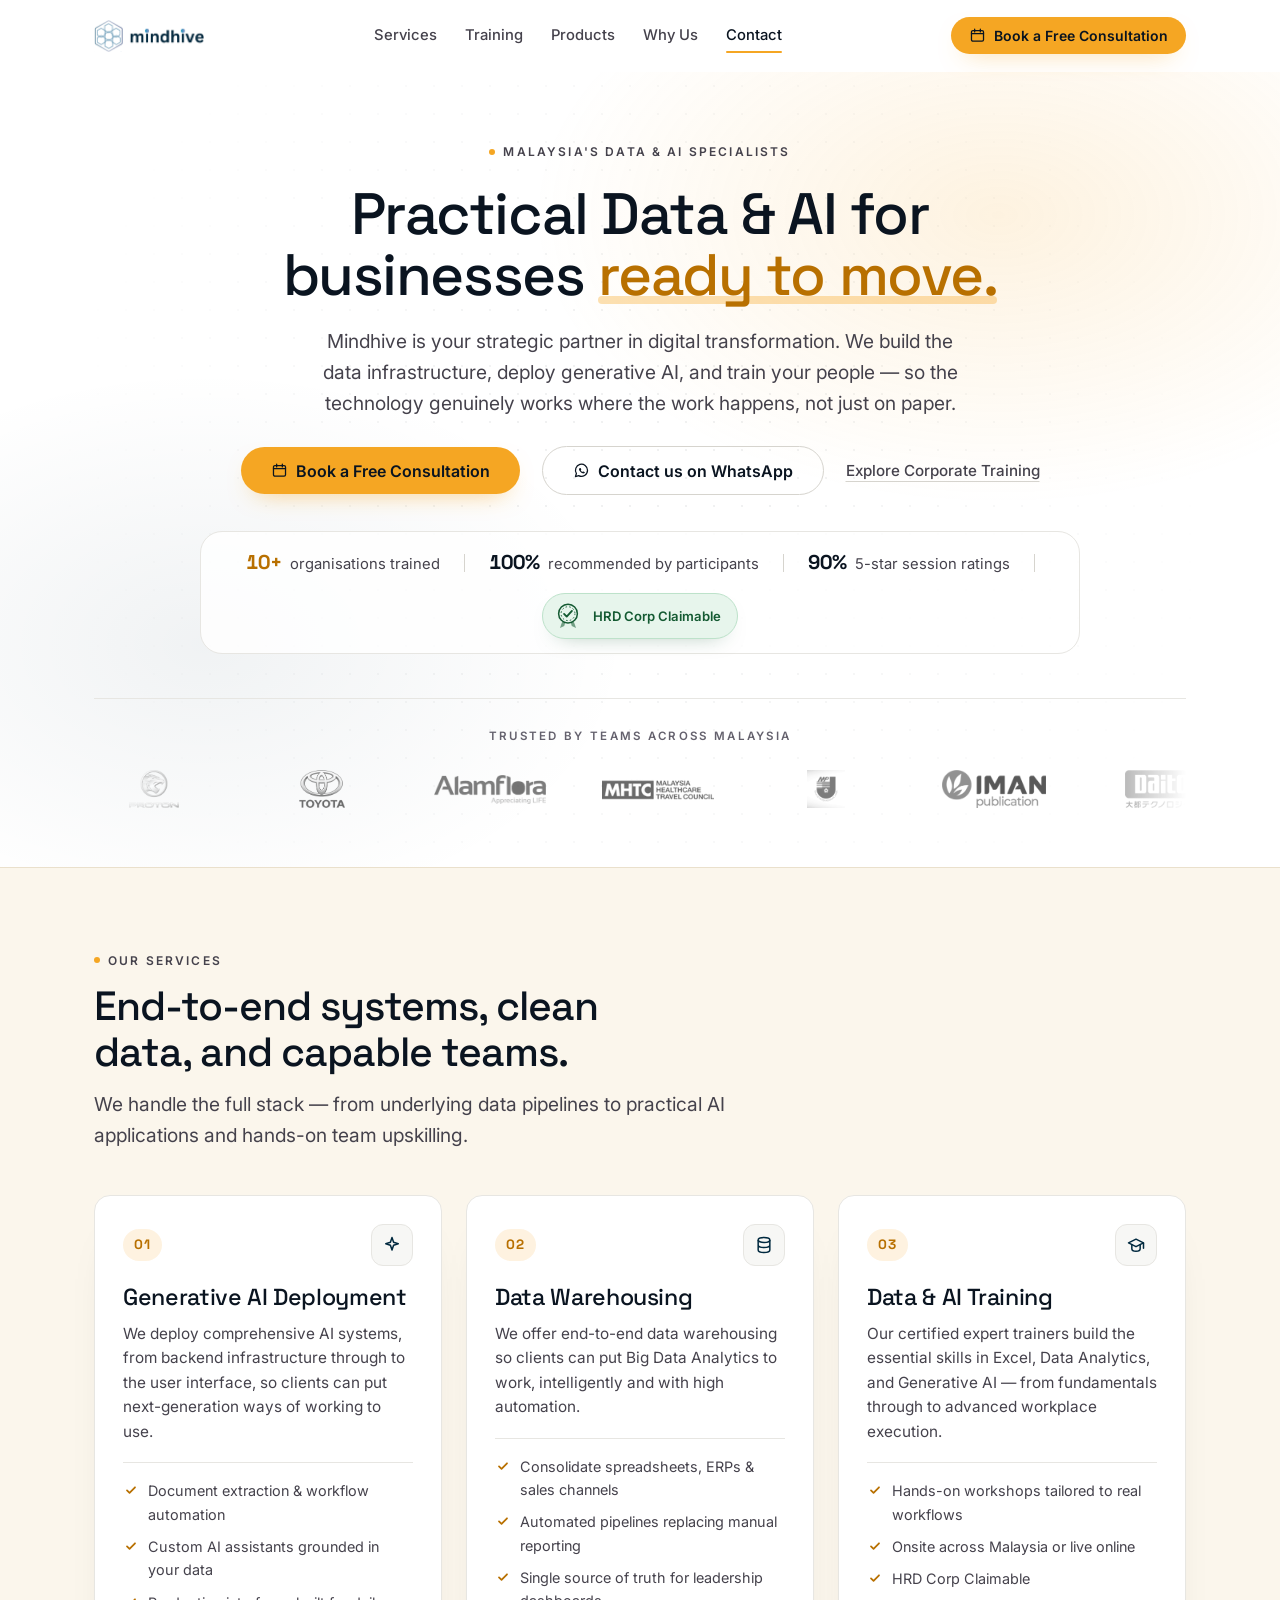
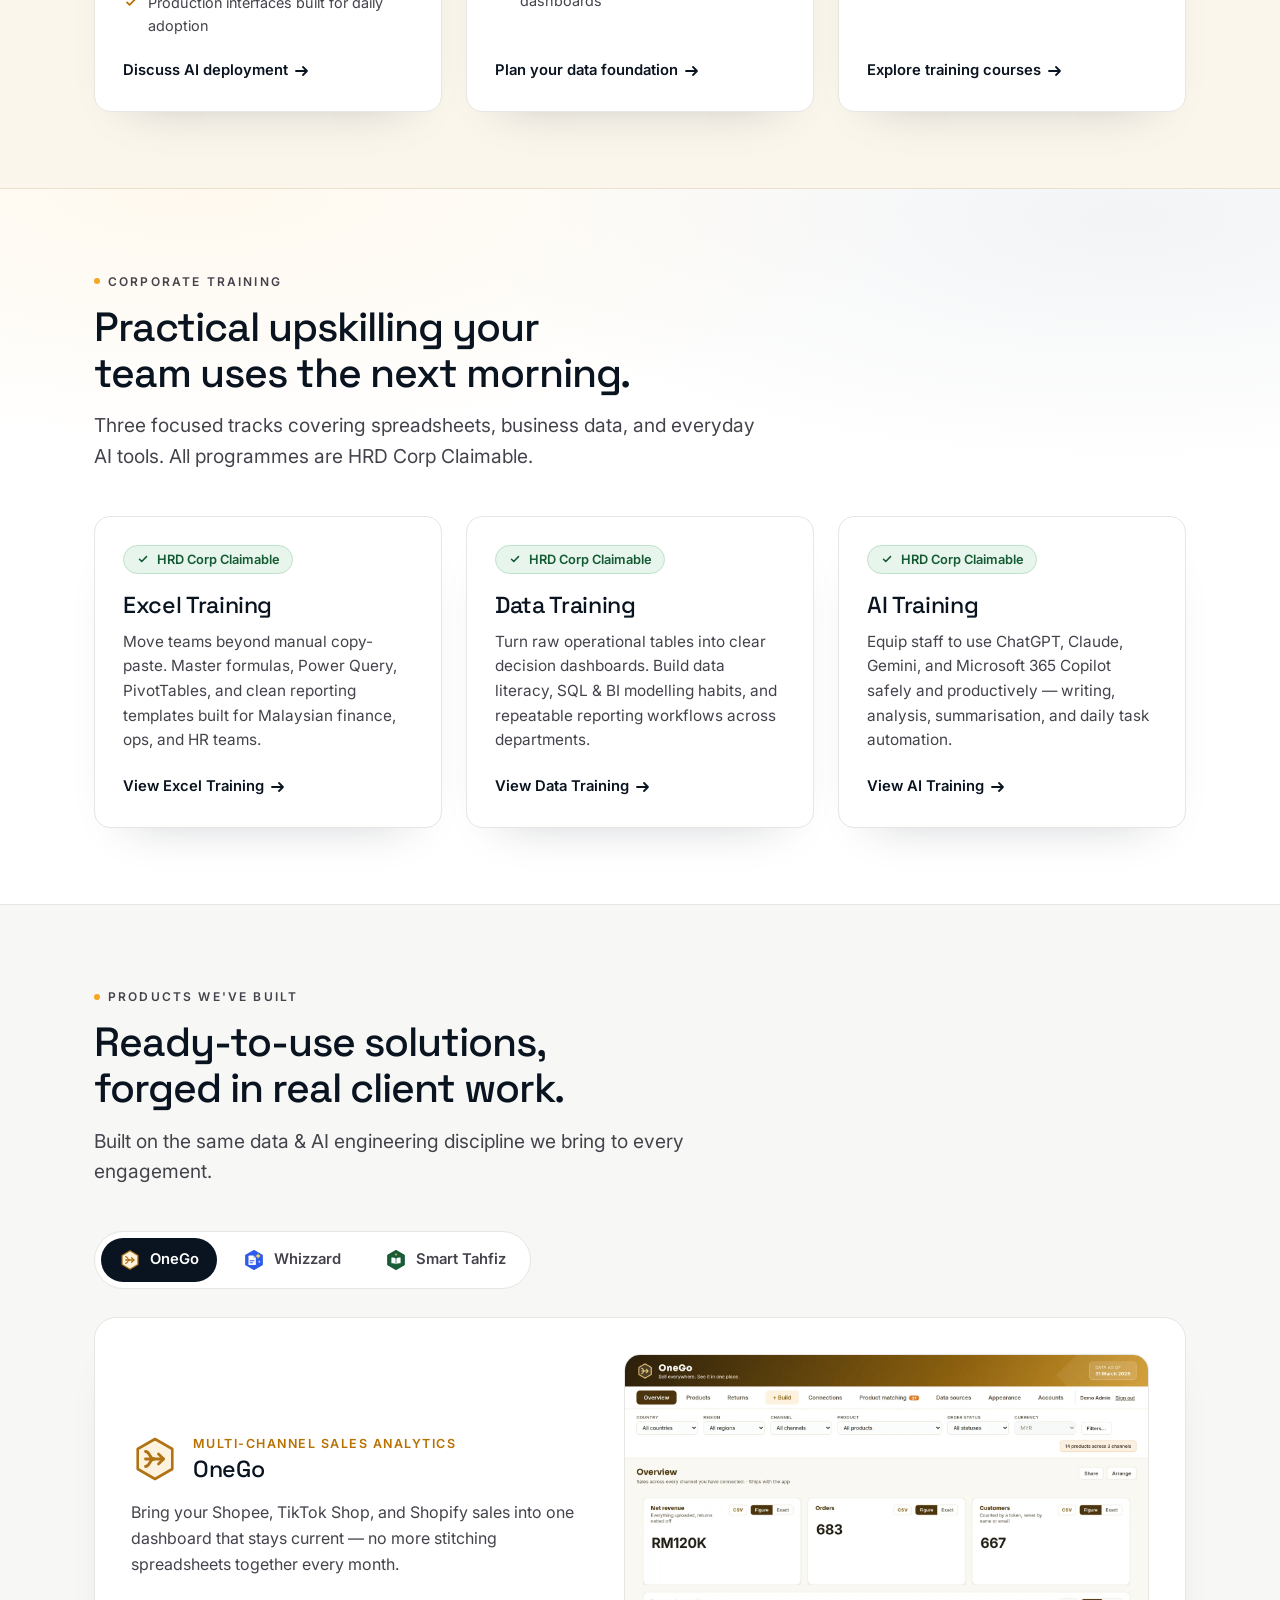
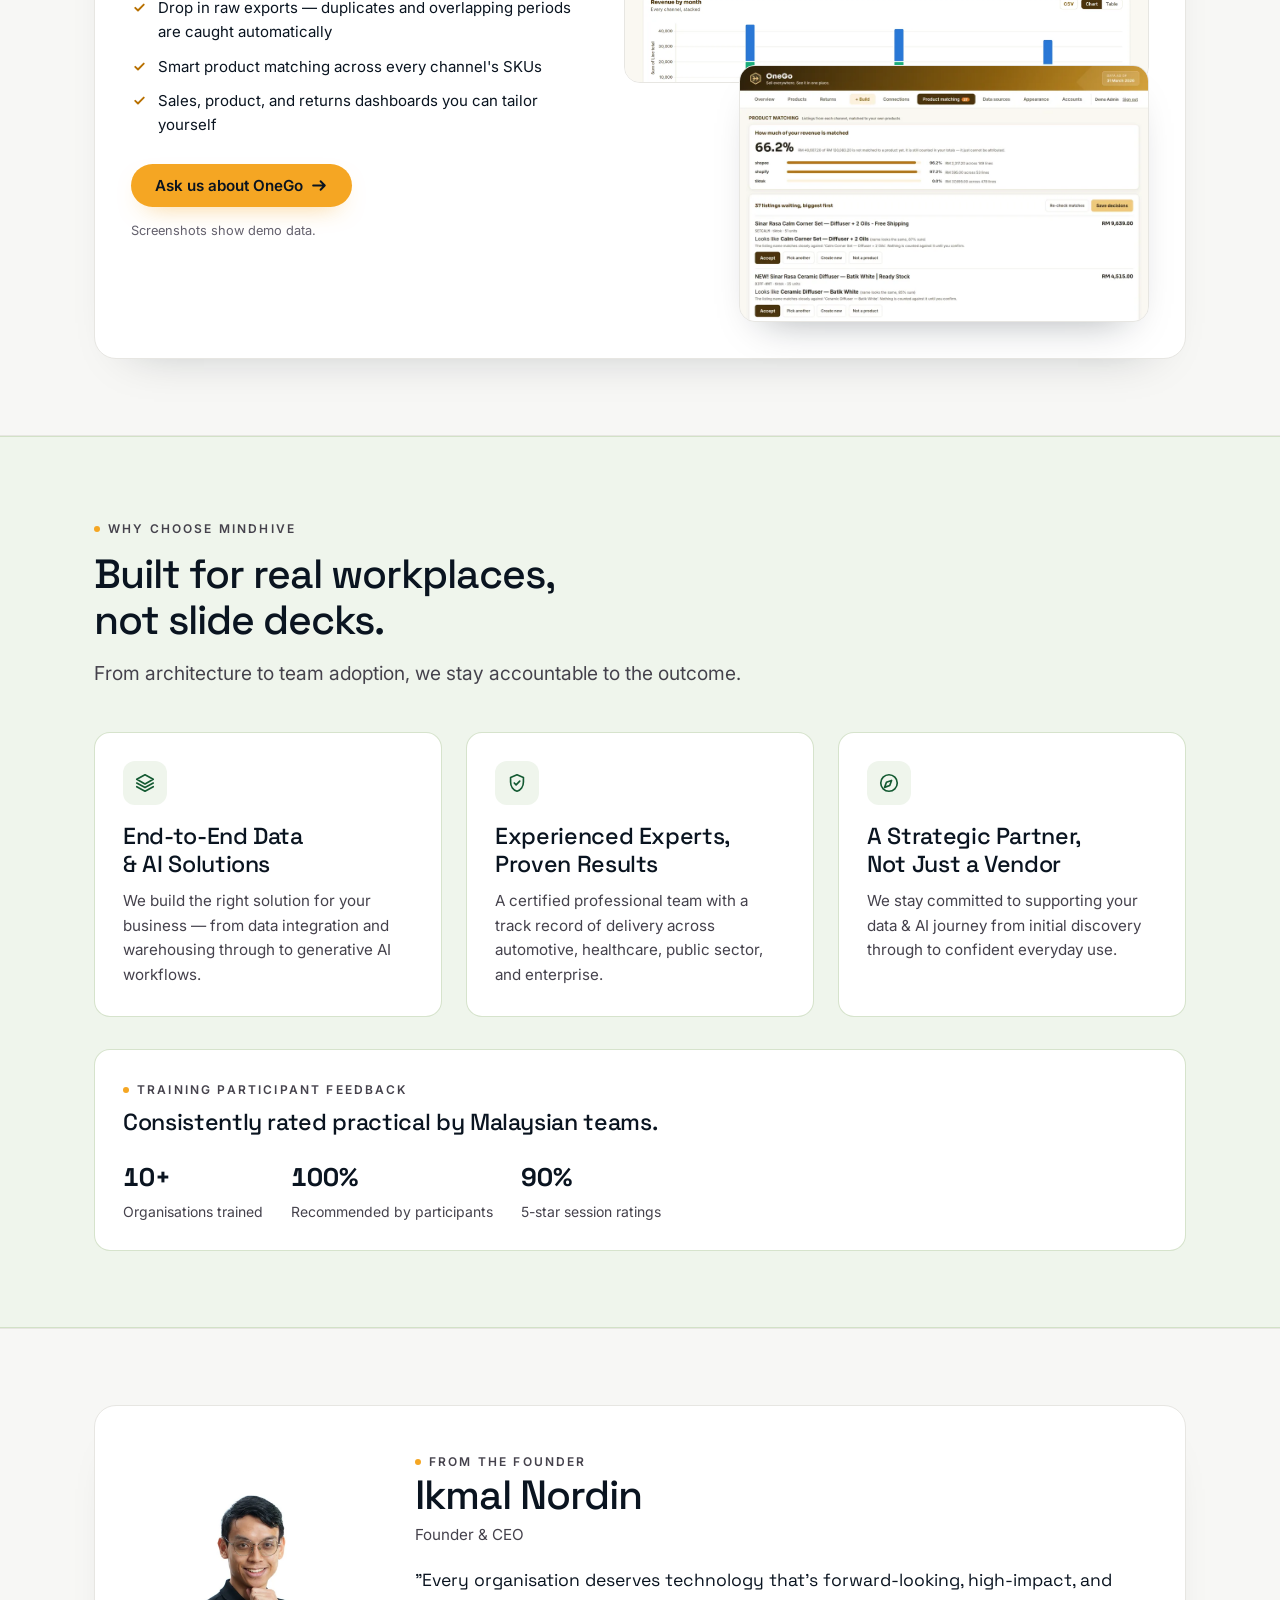
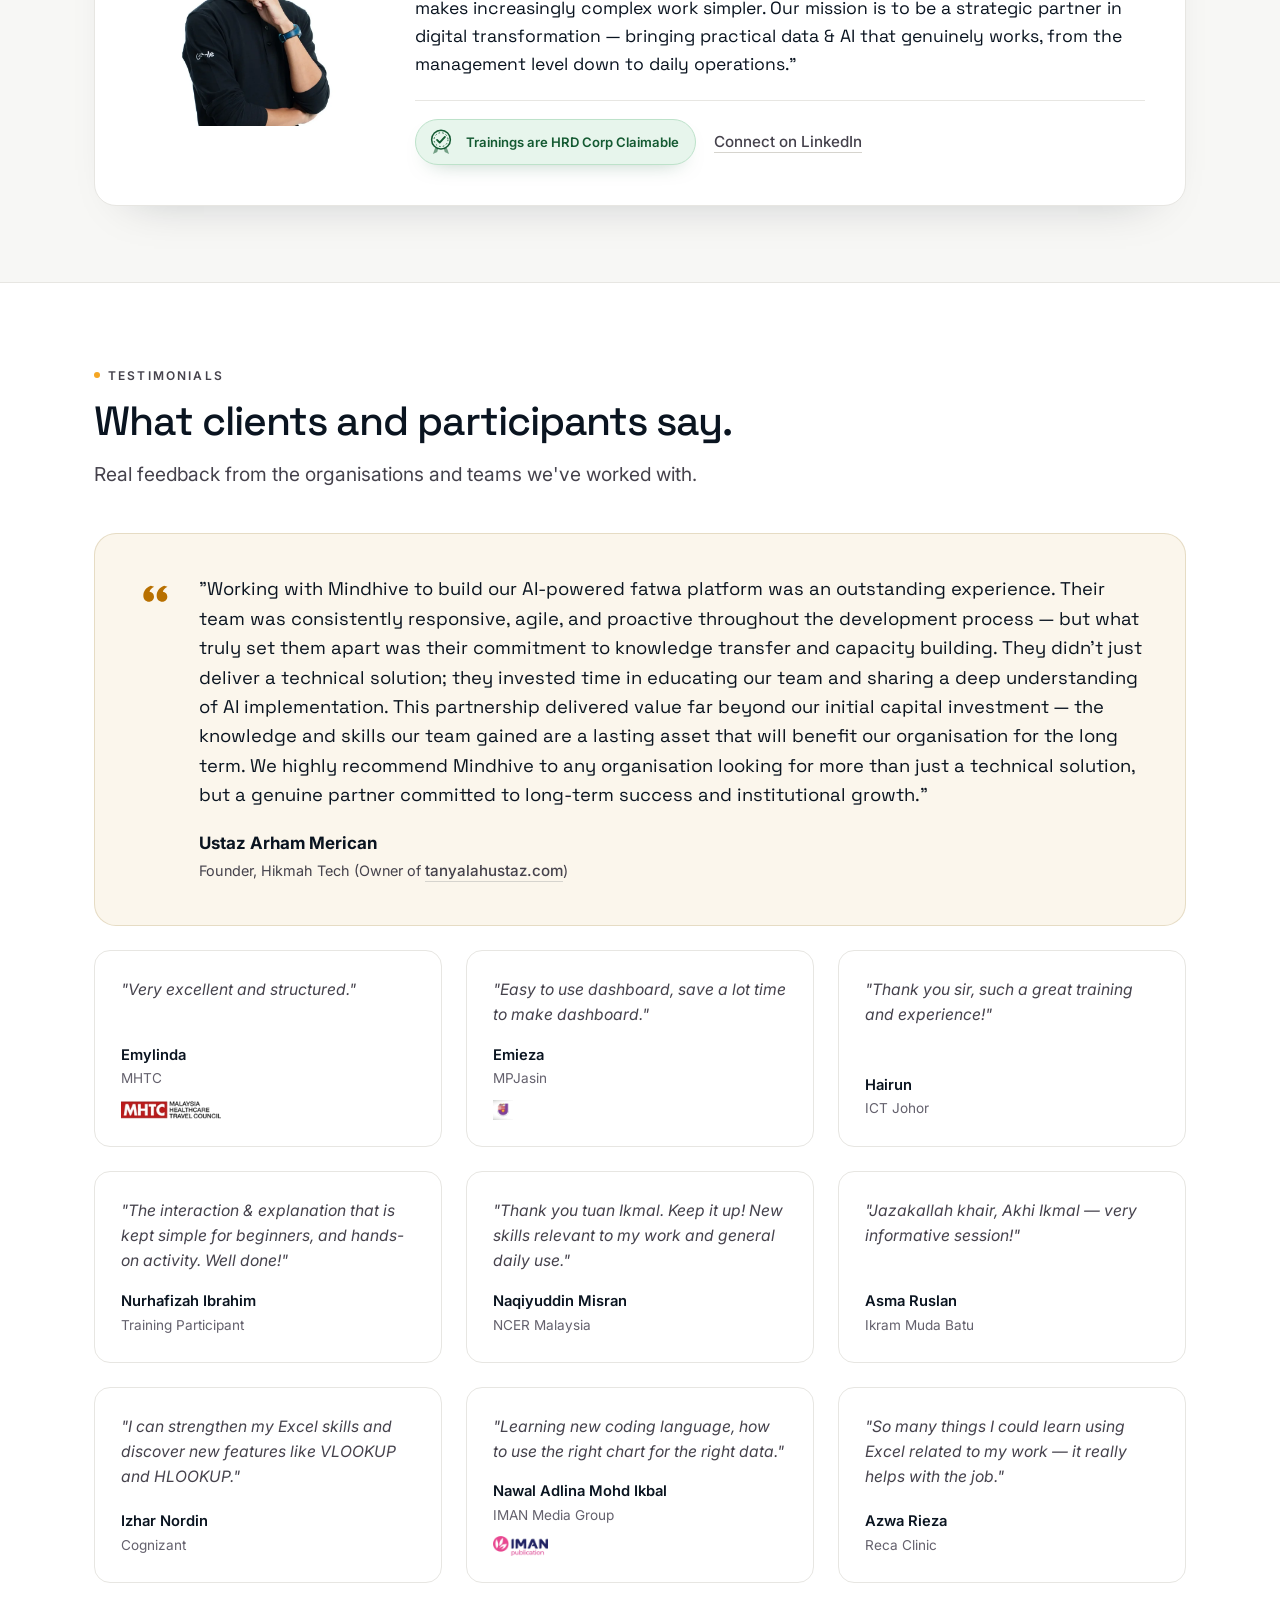
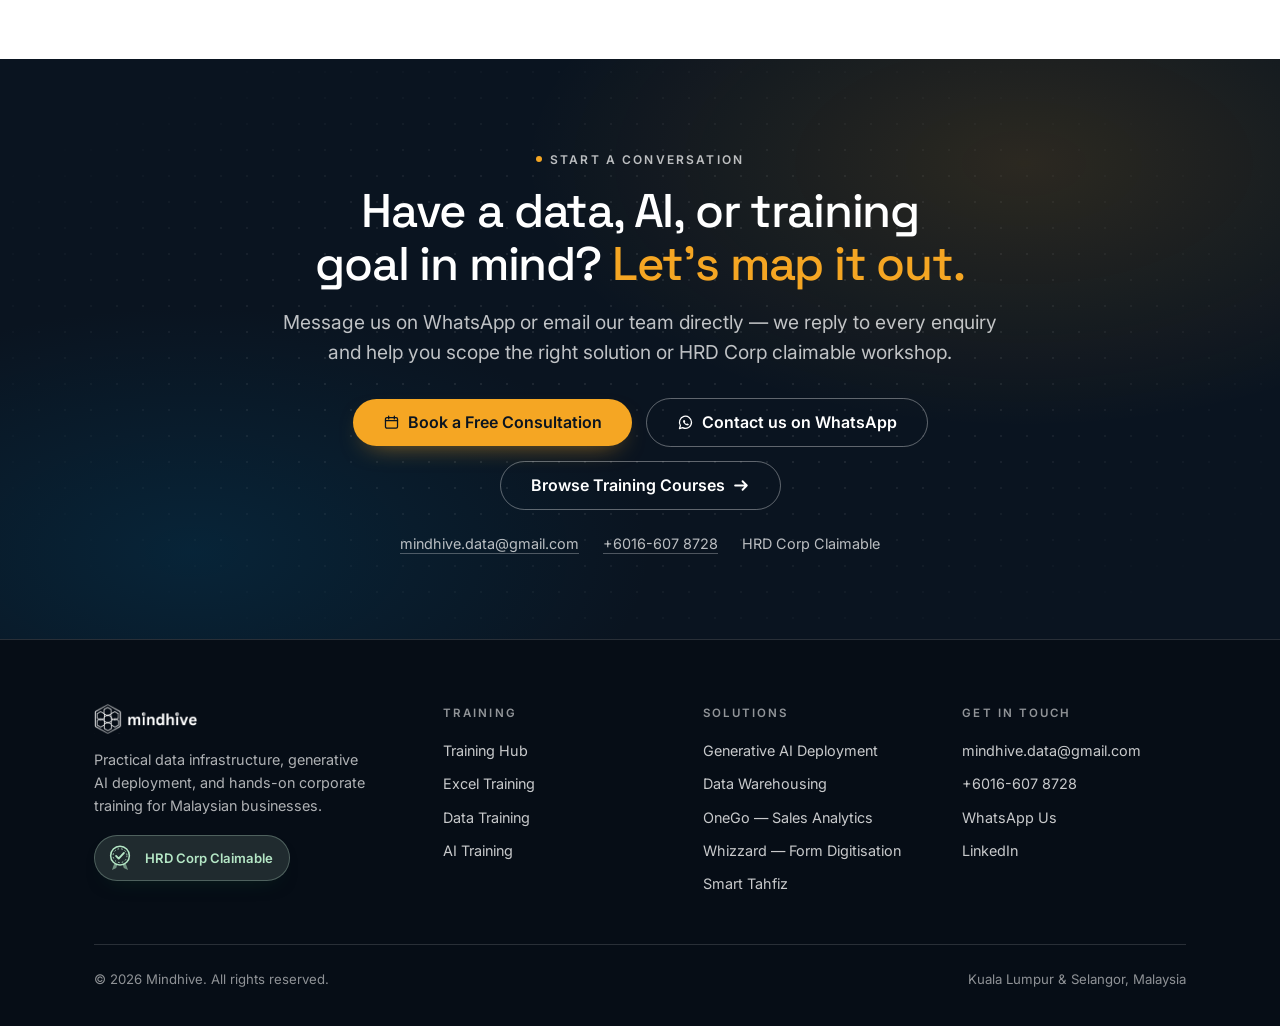
==== commit 84156468: "Fix nav bar Book a Free Consultation button to open Cal.com calendar The top-right nav button still " ====
--- a/index.html
+++ b/index.html
@@ -157,10 +157,10 @@
     </nav>
 
     <div class="nav__actions">
-      <a class="btn btn--amber btn--sm" href="https://wa.me/60166078728?text=Hi%20Mindhive%2C%20I%27d%20like%20to%20book%20a%20free%20consultation." target="_blank" rel="noopener noreferrer">
+      <button type="button" class="btn btn--amber btn--sm" data-cal-link="ikmal-nordin-nyaq9g/30min" data-cal-namespace="30min" data-cal-config='{"layout":"month_view","useSlotsViewOnSmallScreen":"true"}'>
+        <svg class="ico" aria-hidden="true"><use href="#ico-calendar"/></svg>
         Book a Free Consultation
-        <svg class="ico ico--arrow" aria-hidden="true"><use href="#ico-arrow"/></svg>
-      </a>
+      </button>
       <button class="nav__toggle" type="button" aria-expanded="false" aria-controls="navlinks" aria-label="Toggle navigation menu">
         <svg class="ico" aria-hidden="true"><use href="#ico-menu"/></svg>
       </button>
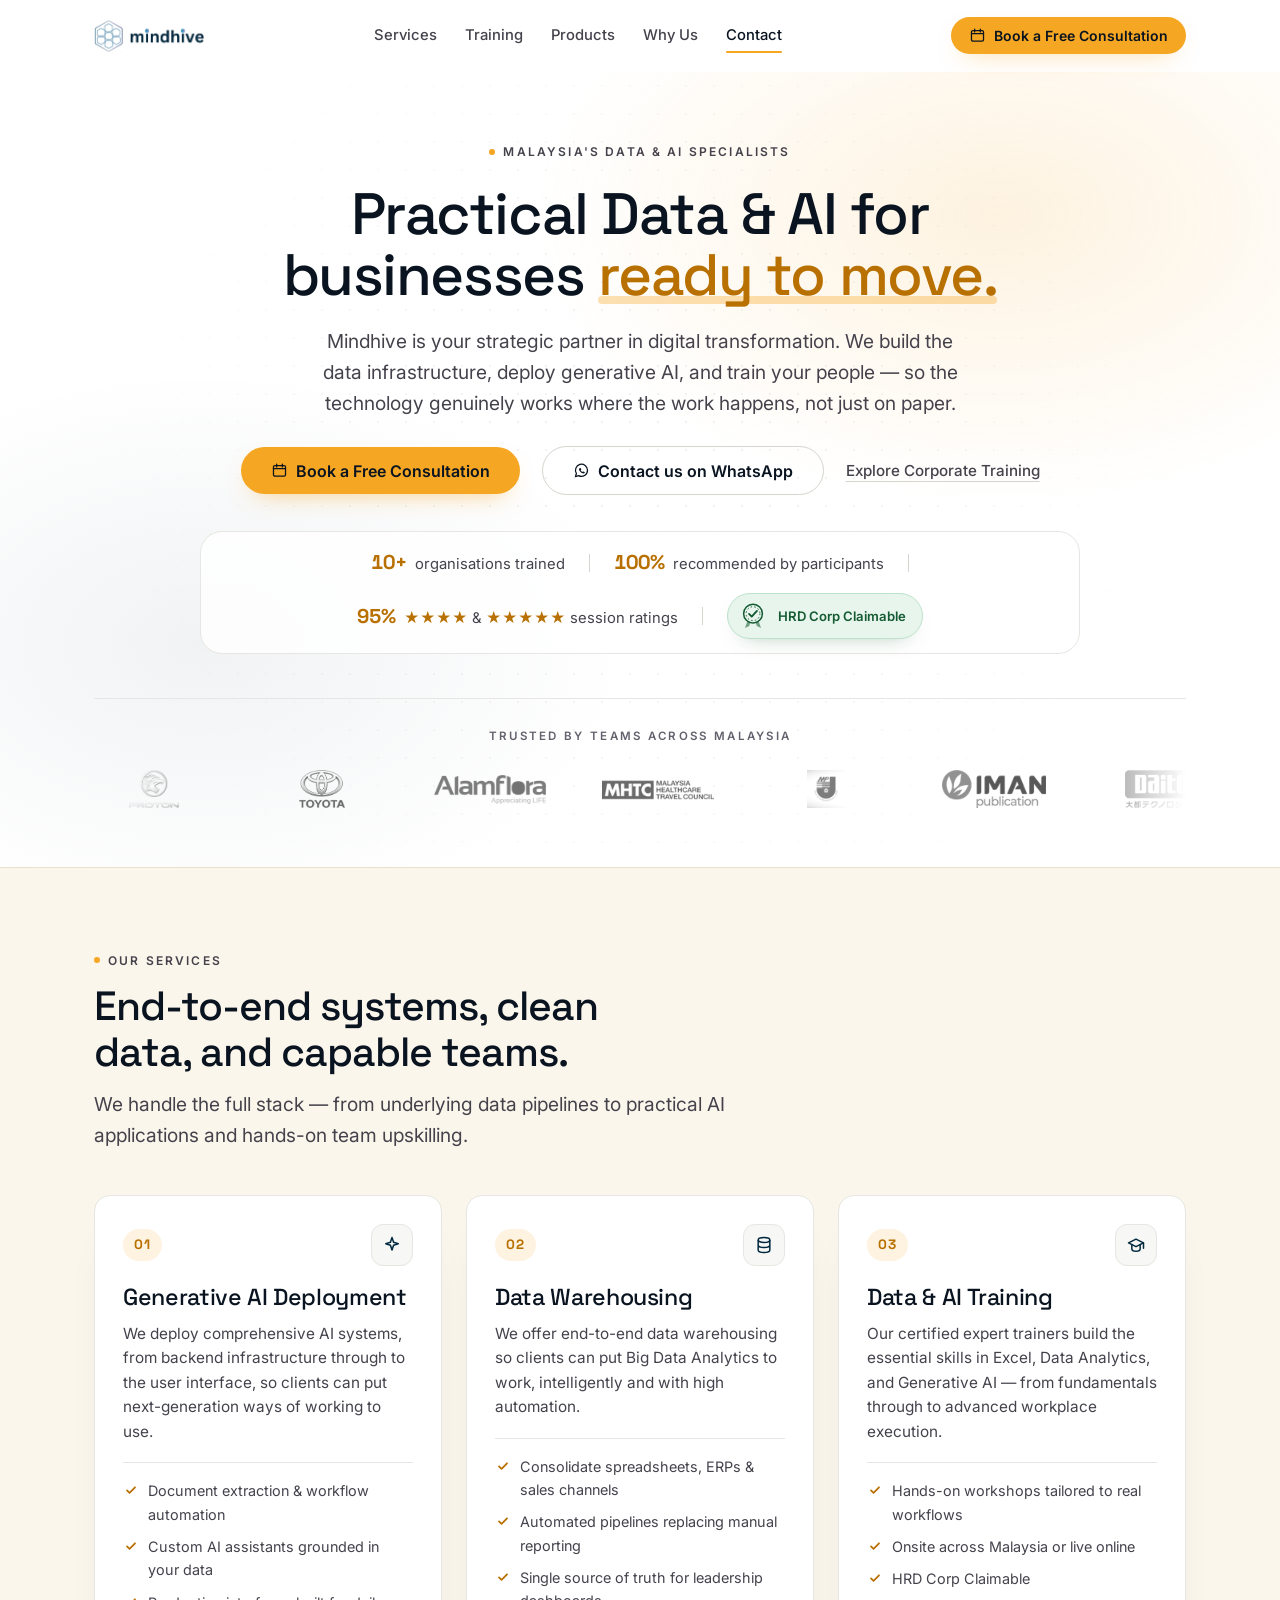
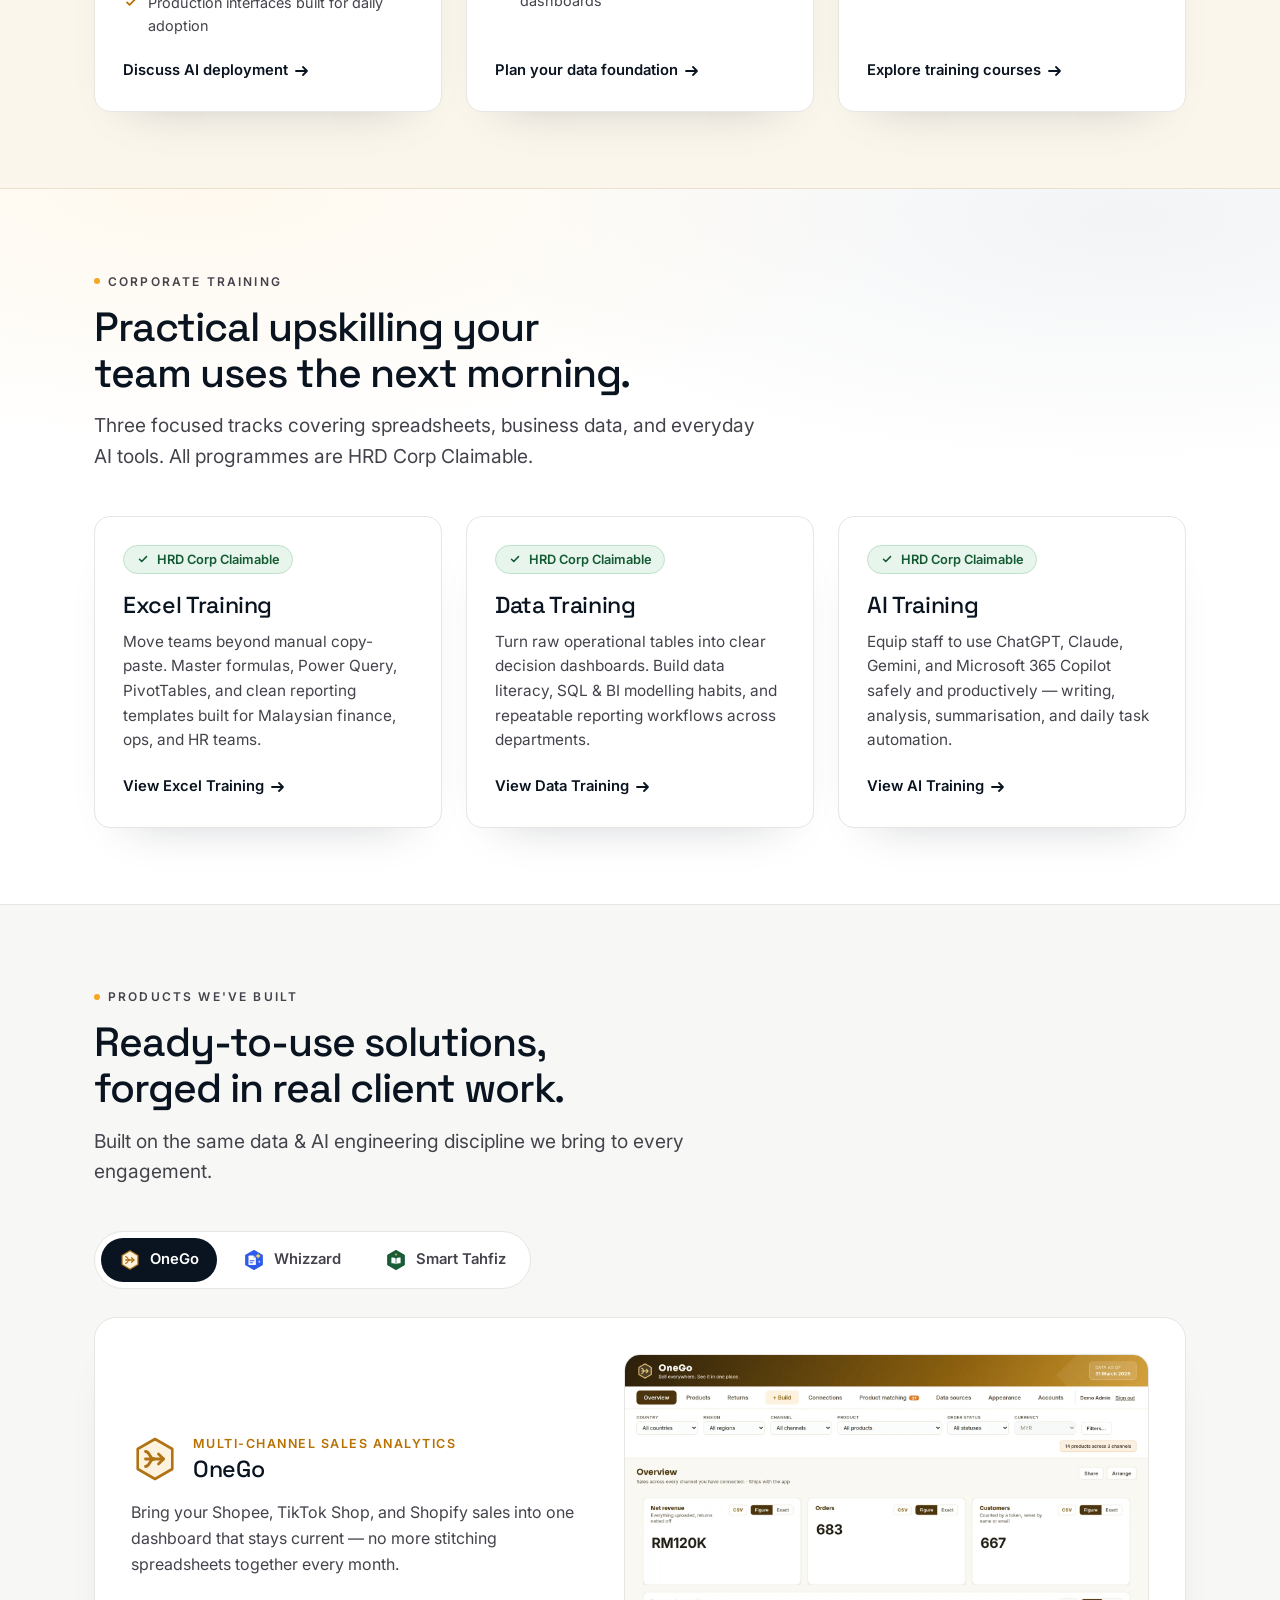
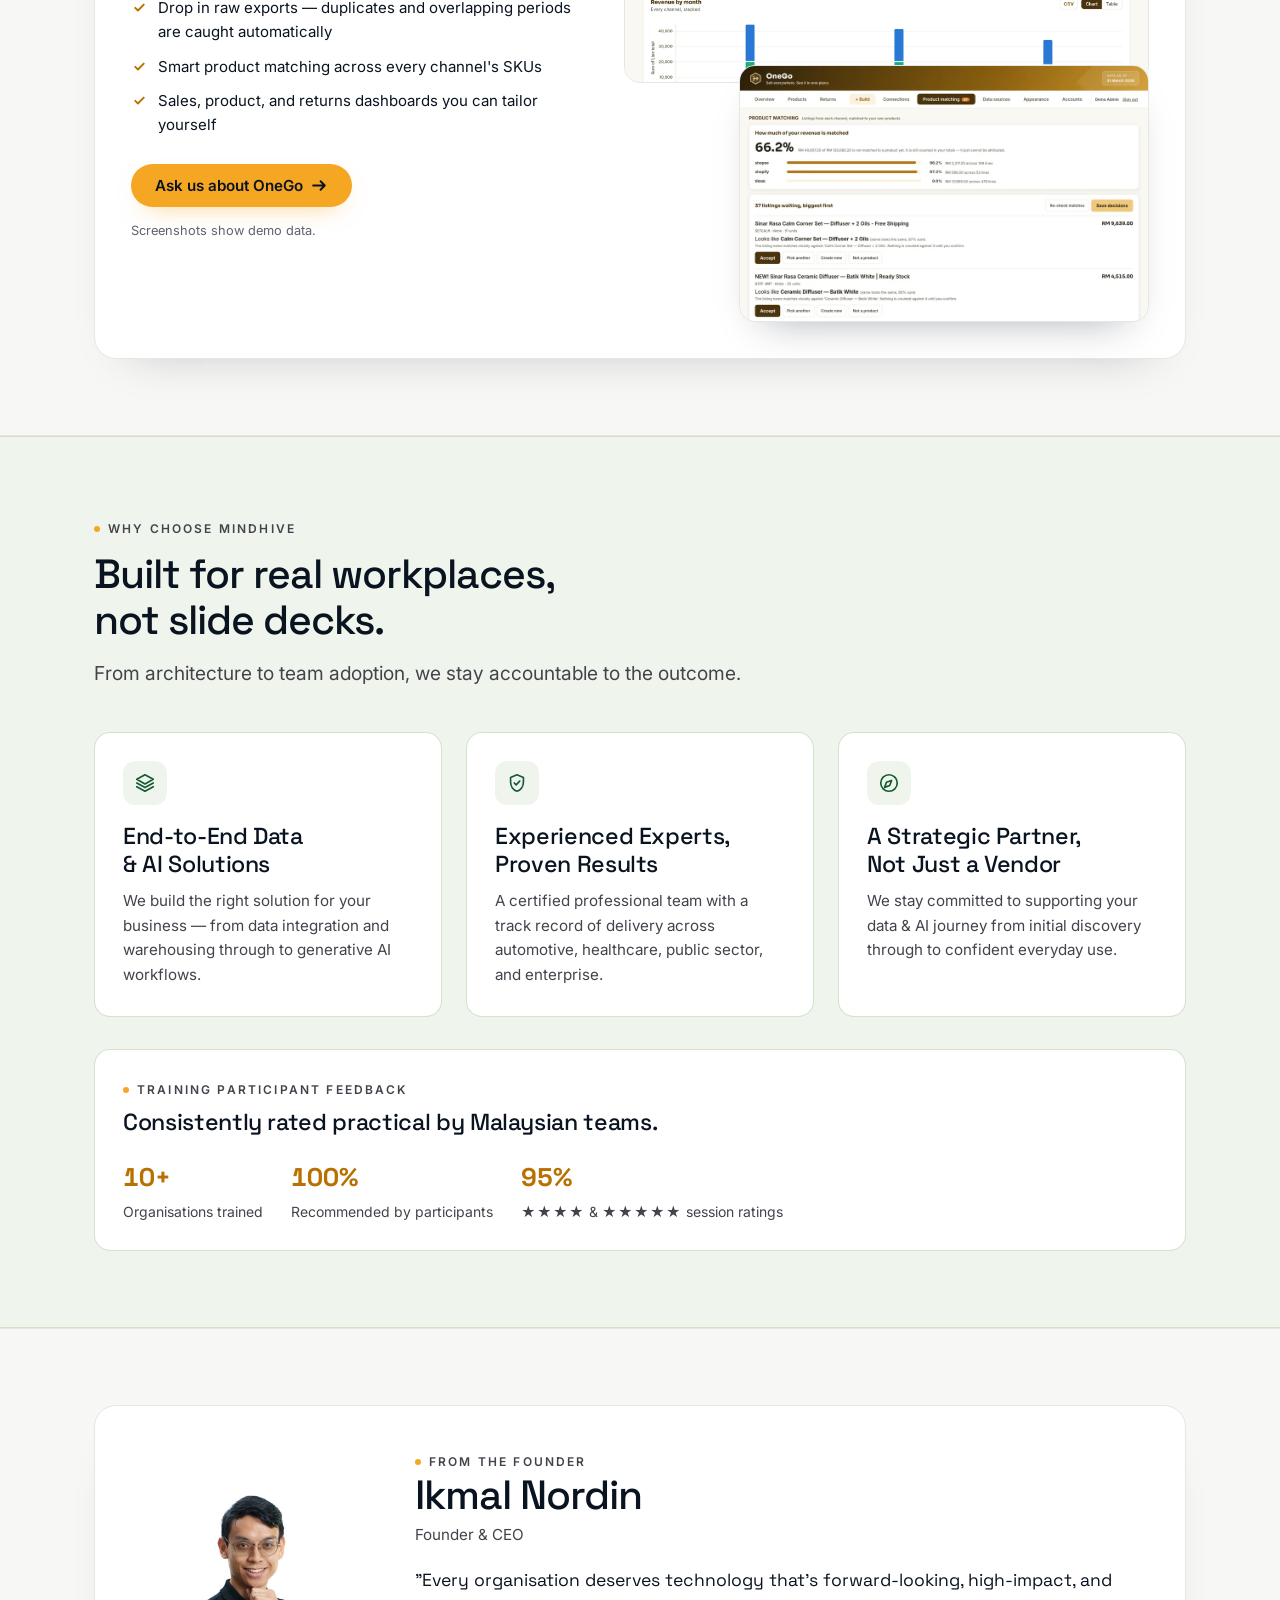
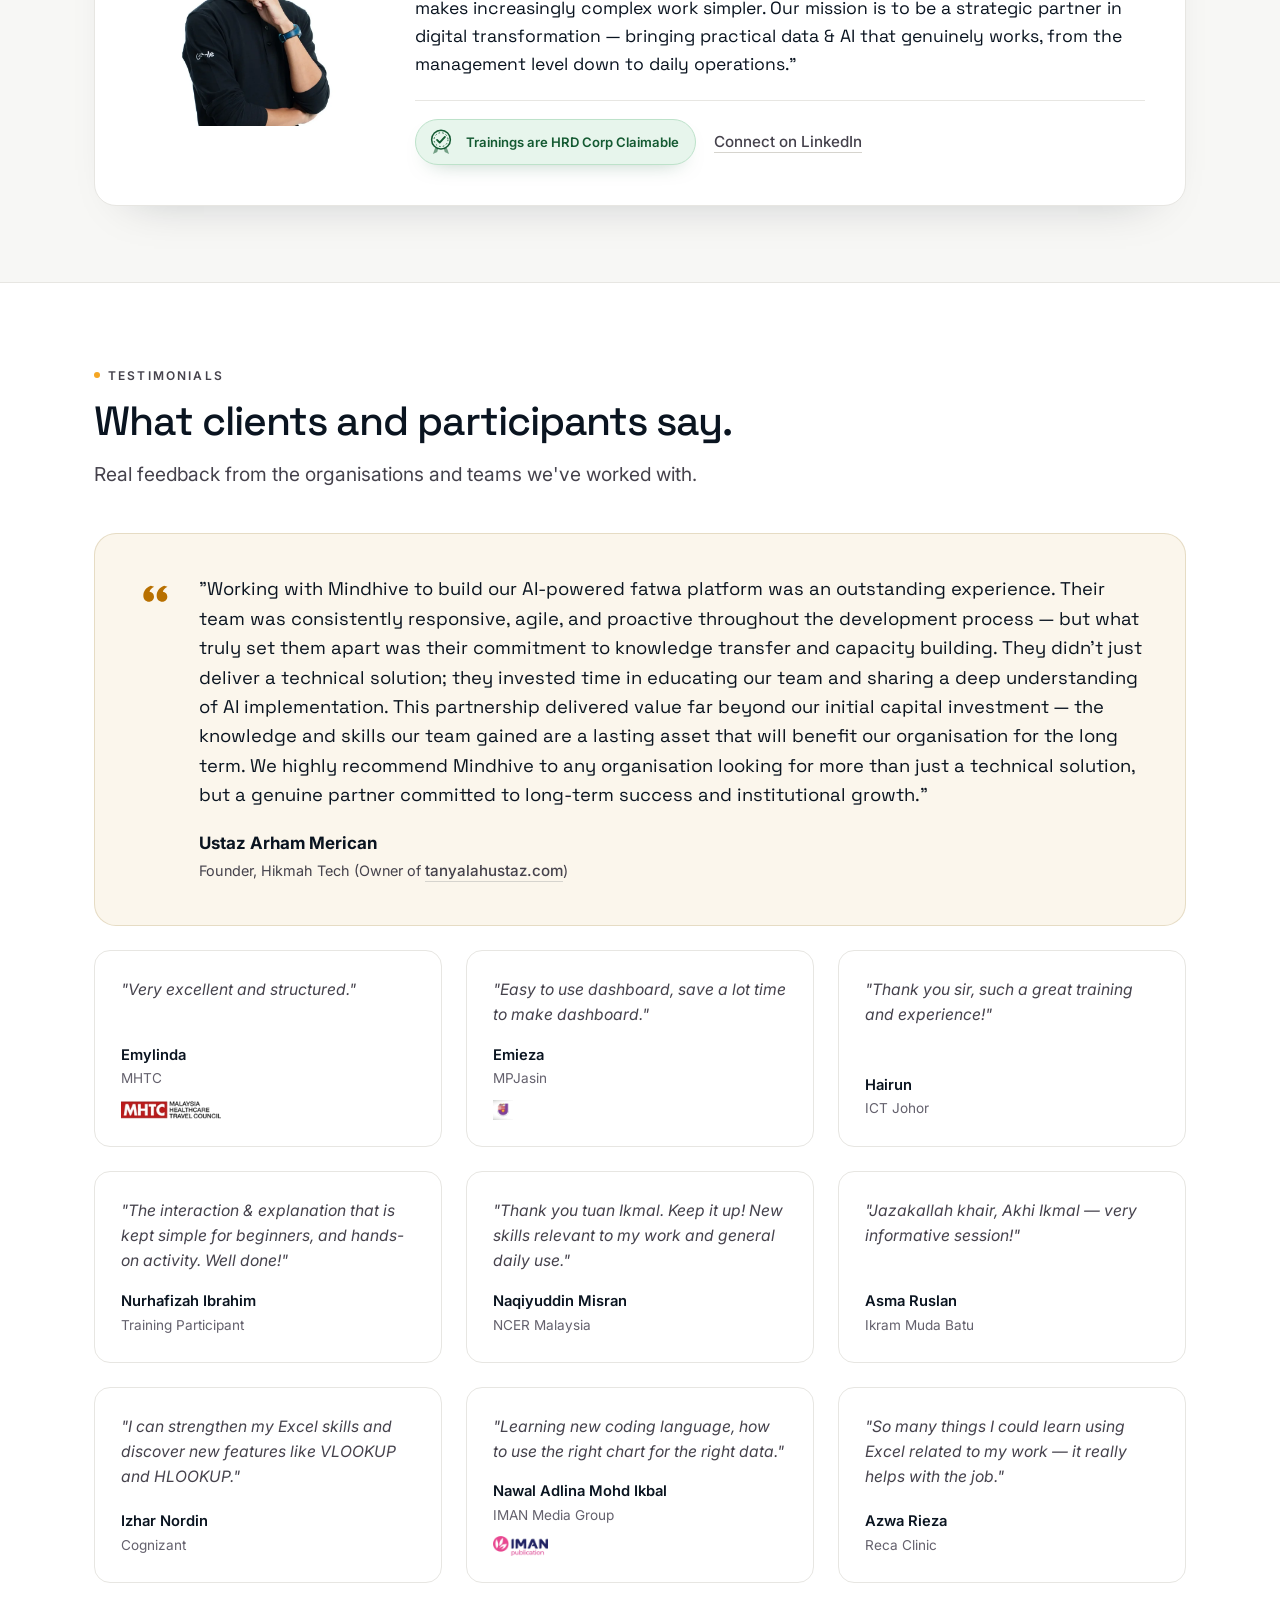
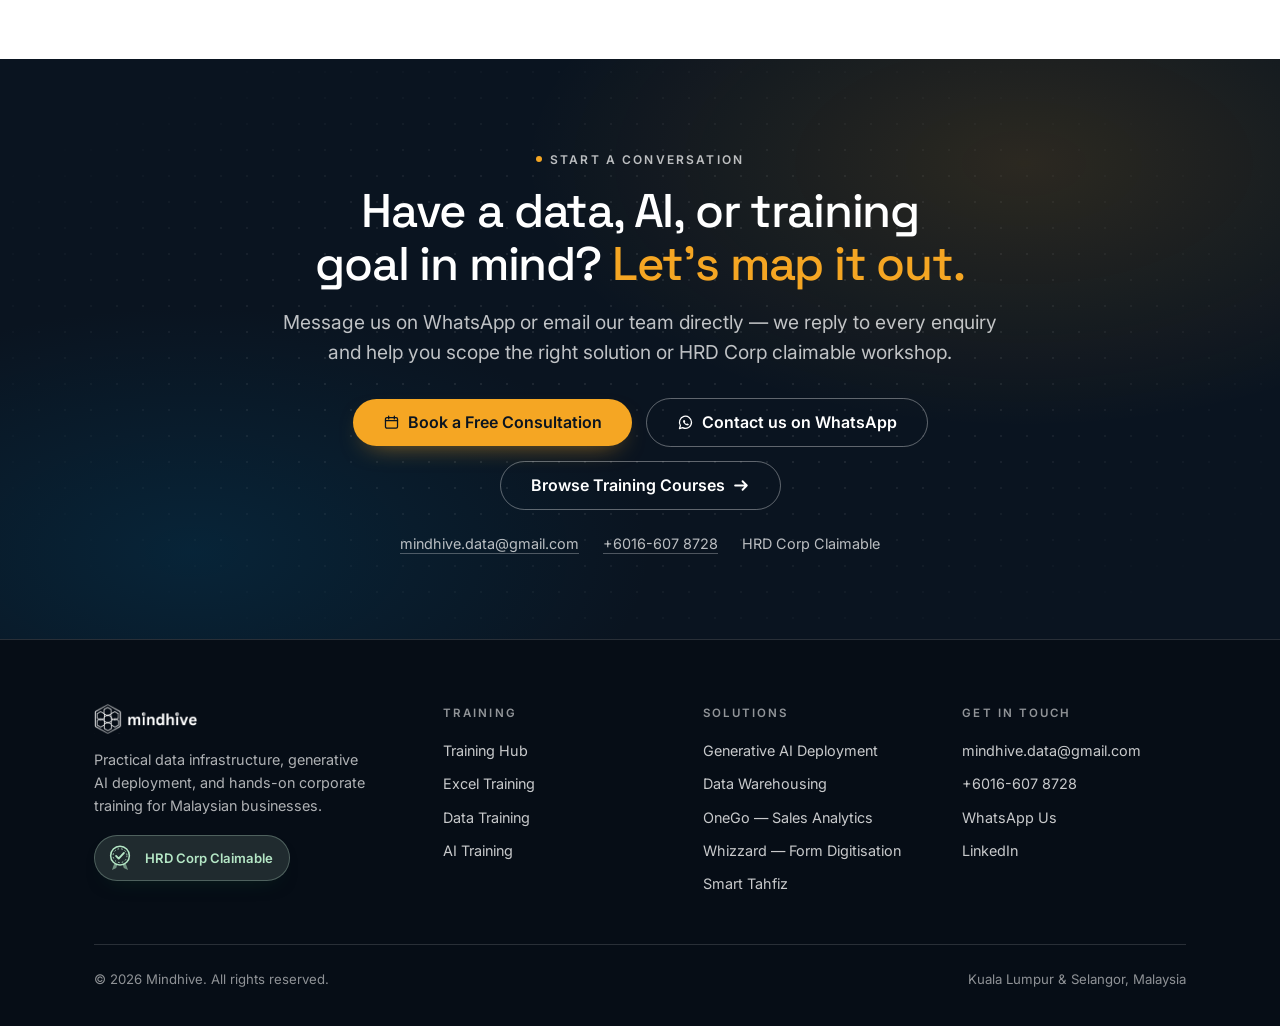
==== commit 0ae626f1: "Update session ratings stat to 95% with star glyphs, make all stat numbers amber Both the hero stats" ====
--- a/index.html
+++ b/index.html
@@ -14,7 +14,7 @@
 <title>Mindhive — Practical Data, AI &amp; Corporate Training in Malaysia</title>
 <meta name="description" content="Mindhive is your strategic partner in digital transformation — data warehousing, generative AI deployment, and HRD Corp claimable Excel, Data &amp; AI training in Malaysia.">
 <meta name="theme-color" content="#FFFFFF">
-<link rel="canonical" href="https://ikmalnordin.github.io/mindhive-website/">
+<link rel="canonical" href="https://www.mindhive.my/">
 <link rel="icon" href="favicon.png" type="image/png" sizes="256x256">
 <link rel="apple-touch-icon" href="favicon.png">
 
@@ -22,14 +22,14 @@
 <meta property="og:site_name" content="Mindhive">
 <meta property="og:title" content="Mindhive — Practical Data, AI &amp; Corporate Training in Malaysia">
 <meta property="og:description" content="We build the data infrastructure, deploy generative AI, and train your teams — so technology genuinely works where the work happens.">
-<meta property="og:url" content="https://ikmalnordin.github.io/mindhive-website/">
-<meta property="og:image" content="https://ikmalnordin.github.io/mindhive-website/logo.png">
+<meta property="og:url" content="https://www.mindhive.my/">
+<meta property="og:image" content="https://www.mindhive.my/logo.png">
 <meta property="og:locale" content="en_MY">
 
 <meta name="twitter:card" content="summary_large_image">
 <meta name="twitter:title" content="Mindhive — Practical Data, AI &amp; Corporate Training in Malaysia">
 <meta name="twitter:description" content="We build the data infrastructure, deploy generative AI, and train your teams — so technology genuinely works where the work happens.">
-<meta name="twitter:image" content="https://ikmalnordin.github.io/mindhive-website/logo.png">
+<meta name="twitter:image" content="https://www.mindhive.my/logo.png">
 
 <link rel="preconnect" href="https://fonts.googleapis.com">
 <link rel="preconnect" href="https://fonts.gstatic.com" crossorigin>
@@ -41,9 +41,9 @@
   "@context": "https://schema.org",
   "@type": "ProfessionalService",
   "name": "Mindhive",
-  "url": "https://ikmalnordin.github.io/mindhive-website/",
-  "logo": "https://ikmalnordin.github.io/mindhive-website/logo.png",
-  "image": "https://ikmalnordin.github.io/mindhive-website/logo.png",
+  "url": "https://www.mindhive.my/",
+  "logo": "https://www.mindhive.my/logo.png",
+  "image": "https://www.mindhive.my/logo.png",
   "description": "Mindhive is a Malaysian data and AI specialist providing generative AI deployment, end-to-end data warehousing, ready-to-use software products, and corporate Excel, Data, and AI training.",
   "email": "mindhive.data@gmail.com",
   "telephone": "+60166078728",
@@ -207,13 +207,13 @@
           </div>
           <span class="stat__sep" aria-hidden="true"></span>
           <div class="stat">
-            <span class="stat__num">100%</span>
+            <span class="stat__num stat__num--amber">100%</span>
             <span>recommended by participants</span>
           </div>
           <span class="stat__sep" aria-hidden="true"></span>
           <div class="stat">
-            <span class="stat__num">90%</span>
-            <span>5-star session ratings</span>
+            <span class="stat__num stat__num--amber">95%</span>
+            <span><span class="stat__star" aria-hidden="true">★★★★</span> &amp; <span class="stat__star" aria-hidden="true">★★★★★</span> session ratings</span>
           </div>
           <span class="stat__sep" aria-hidden="true"></span>
           <span class="badge-seal">
@@ -611,16 +611,16 @@
         </div>
         <div class="proof-banner__metrics">
           <div class="proof-metric">
-            <strong>10+</strong>
+            <strong class="stat__num--amber">10+</strong>
             <span>Organisations trained</span>
           </div>
           <div class="proof-metric">
-            <strong>100%</strong>
+            <strong class="stat__num--amber">100%</strong>
             <span>Recommended by participants</span>
           </div>
           <div class="proof-metric">
-            <strong>90%</strong>
-            <span>5-star session ratings</span>
+            <strong class="stat__num--amber">95%</strong>
+            <span><span class="stat__star" aria-hidden="true">★★★★</span> &amp; <span class="stat__star" aria-hidden="true">★★★★★</span> session ratings</span>
           </div>
         </div>
       </div>
--- a/styles.css
+++ b/styles.css
@@ -1115,6 +1115,15 @@
   color: var(--slate);
 }
 
+.proof-metric strong.stat__num--amber {
+  color: var(--amber-text);
+}
+
+.stat__star {
+  color: var(--amber-text);
+  letter-spacing: 1px;
+}
+
 /* --------------------------------------------------------------------------
    Testimonials
    -------------------------------------------------------------------------- */
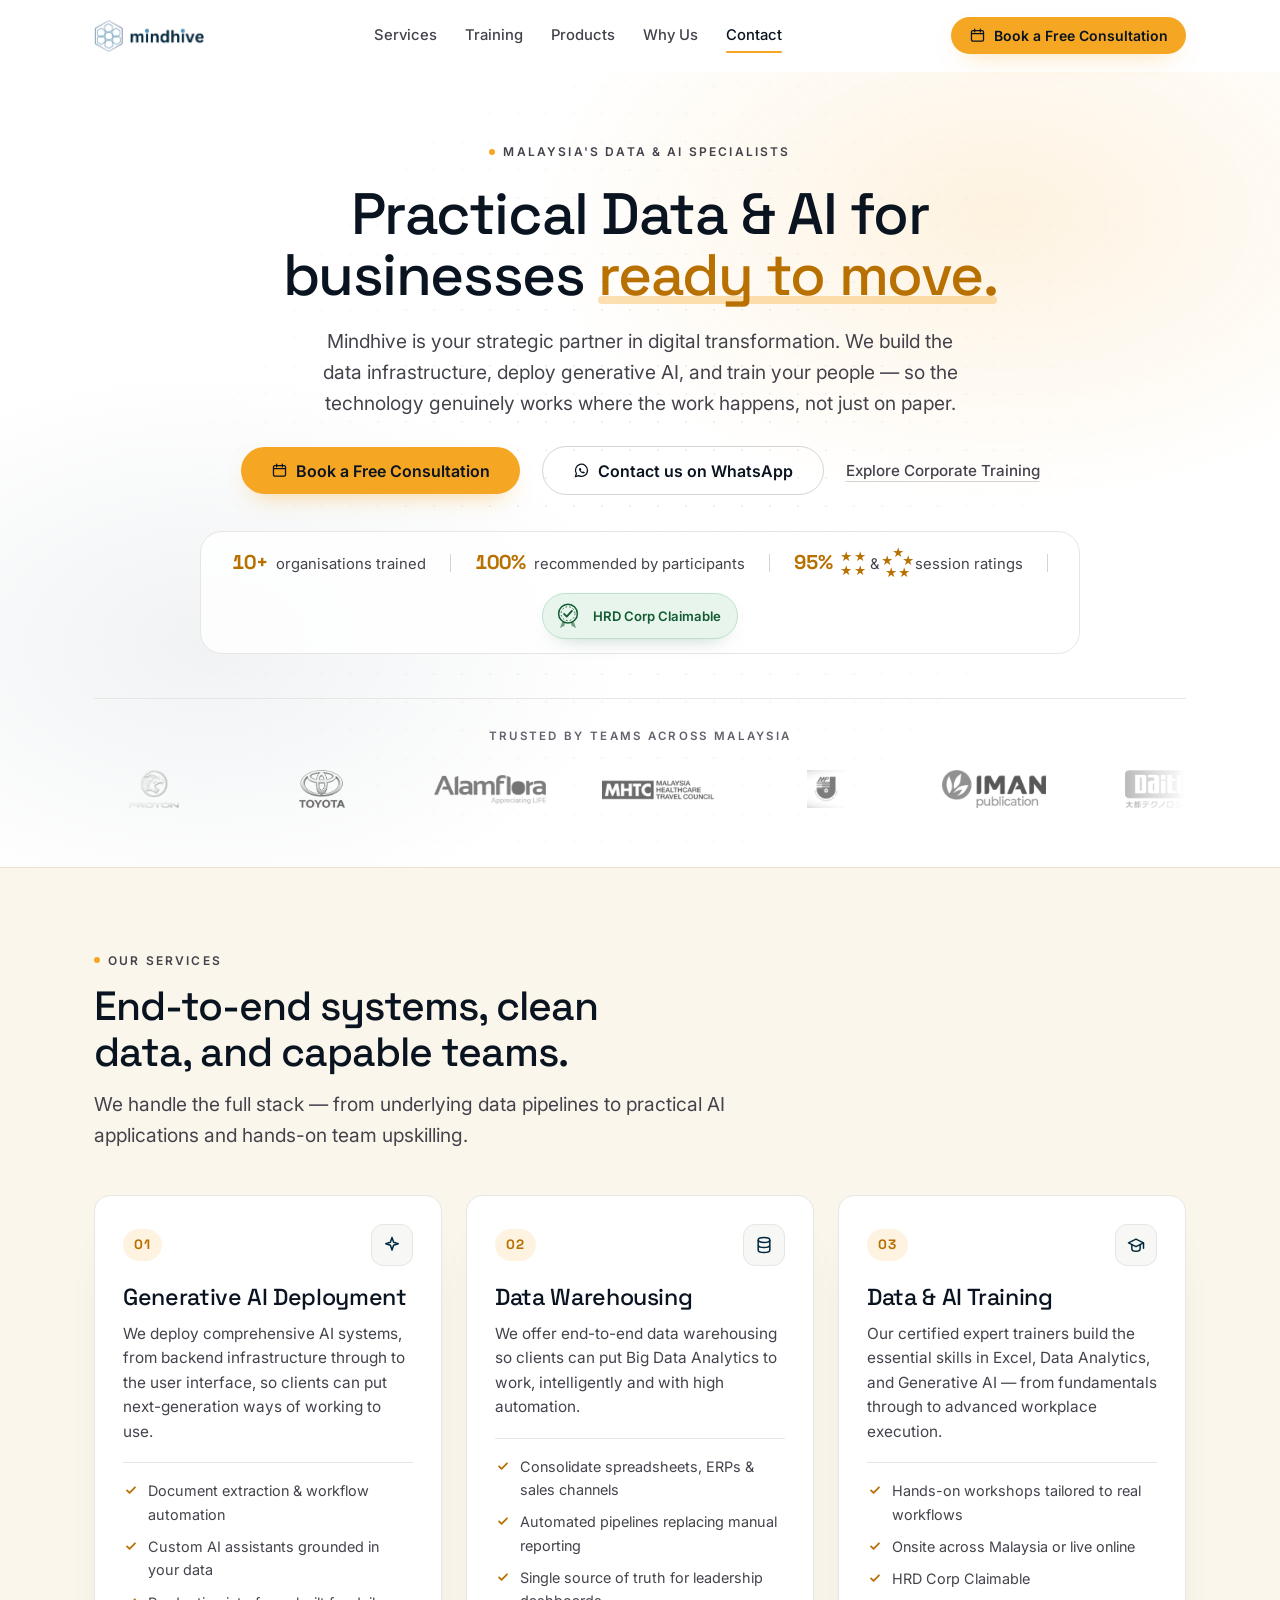
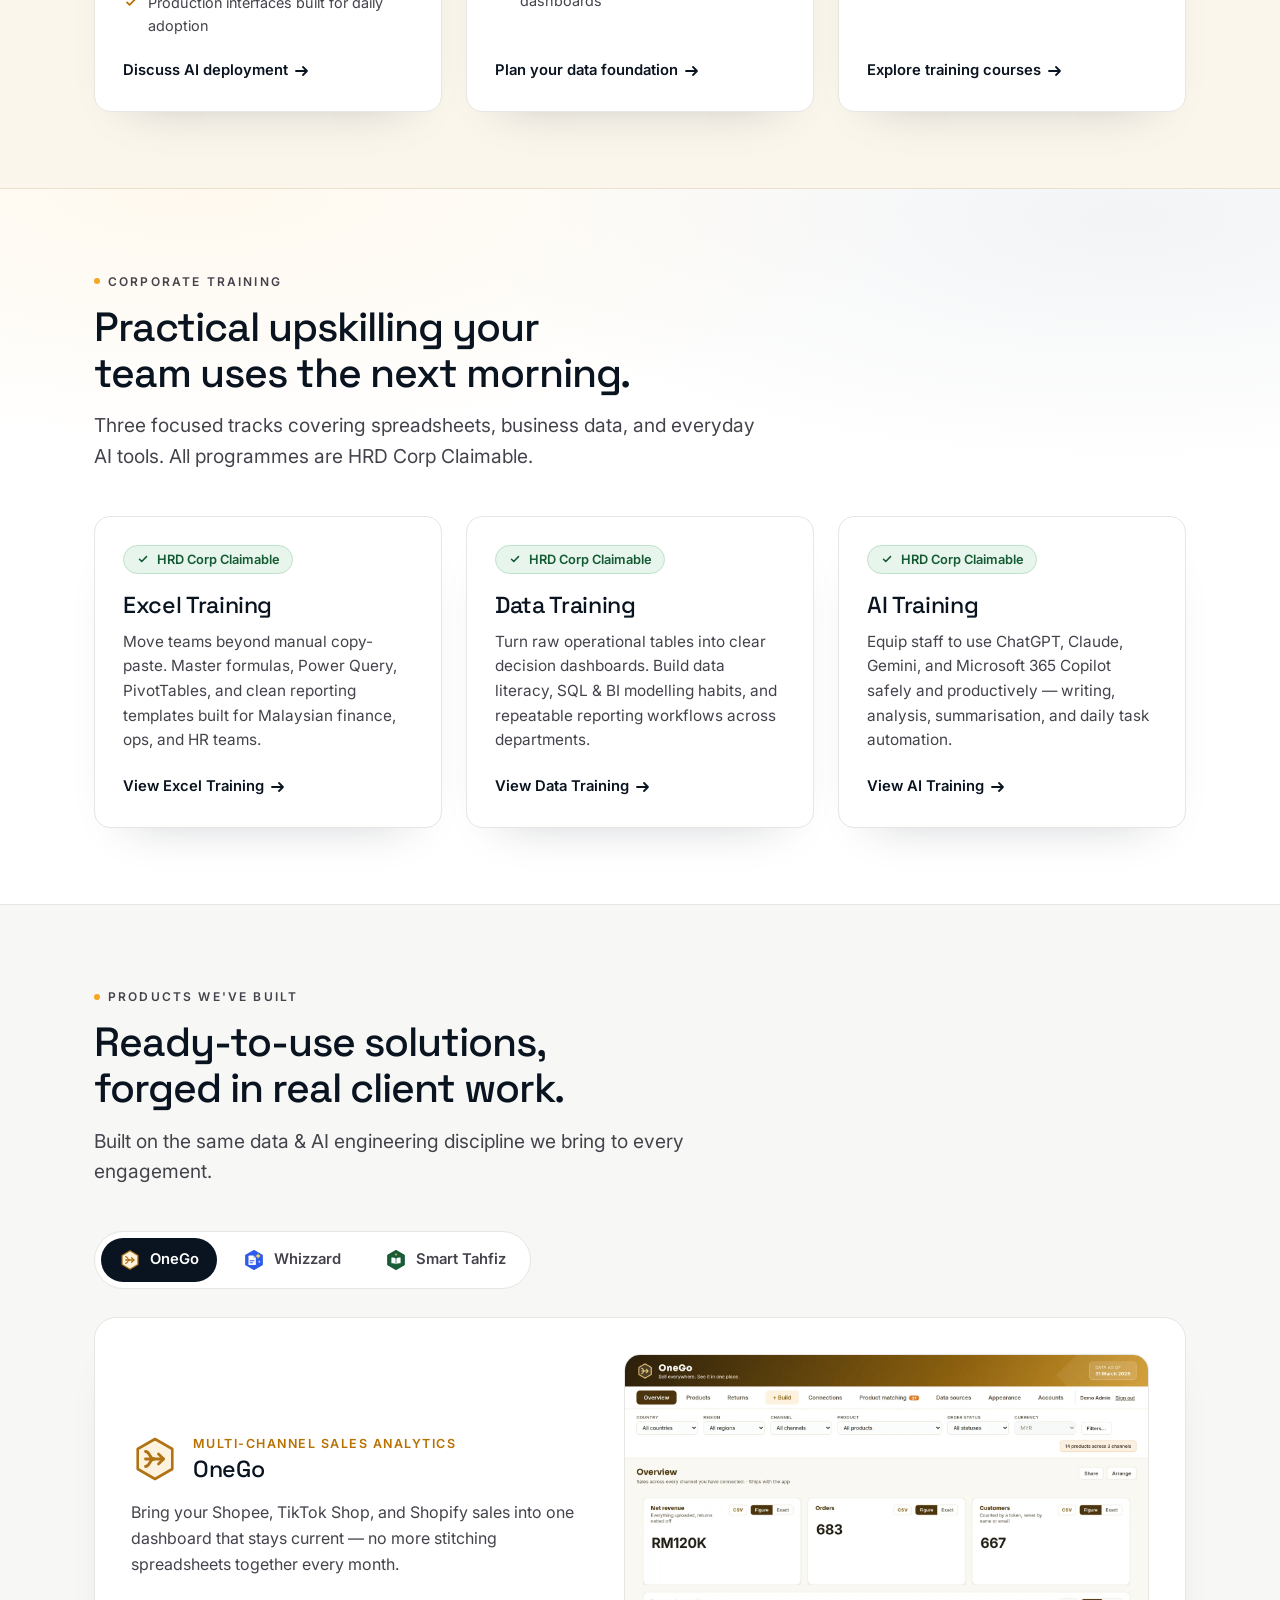
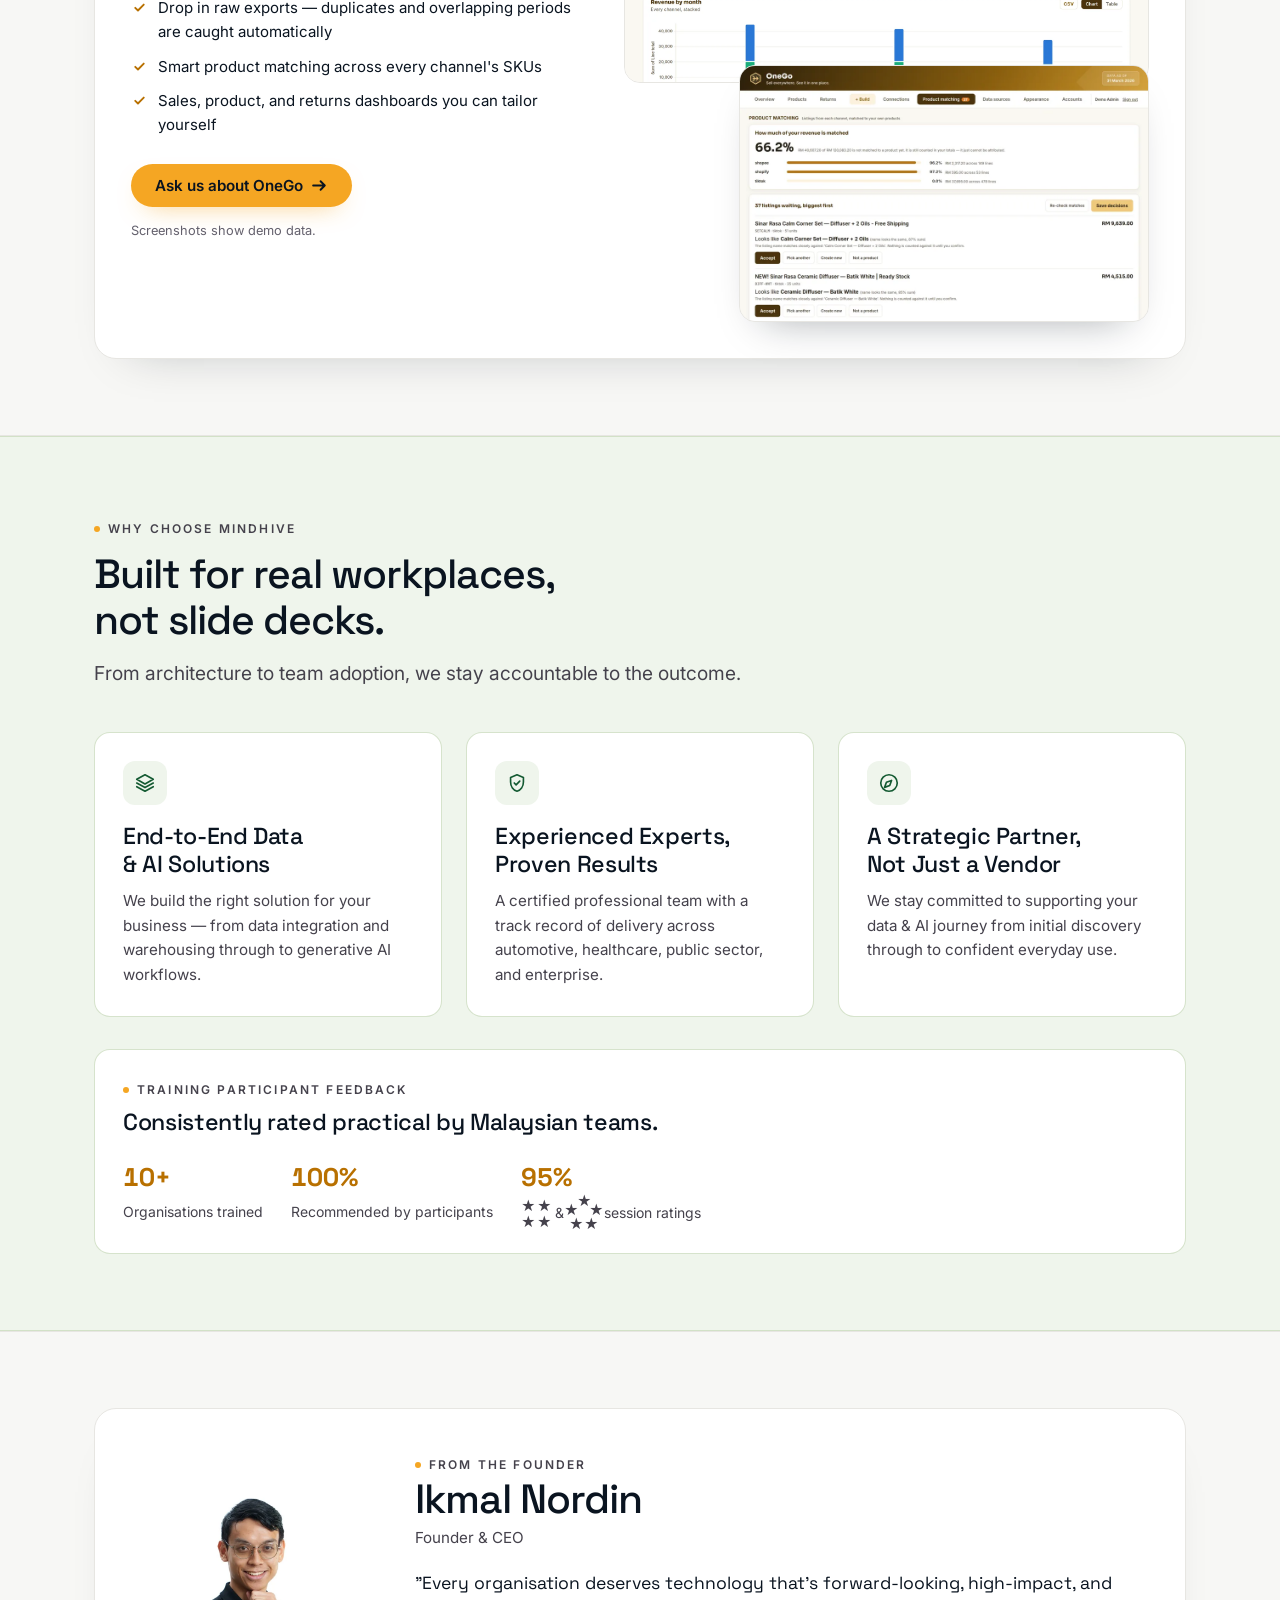
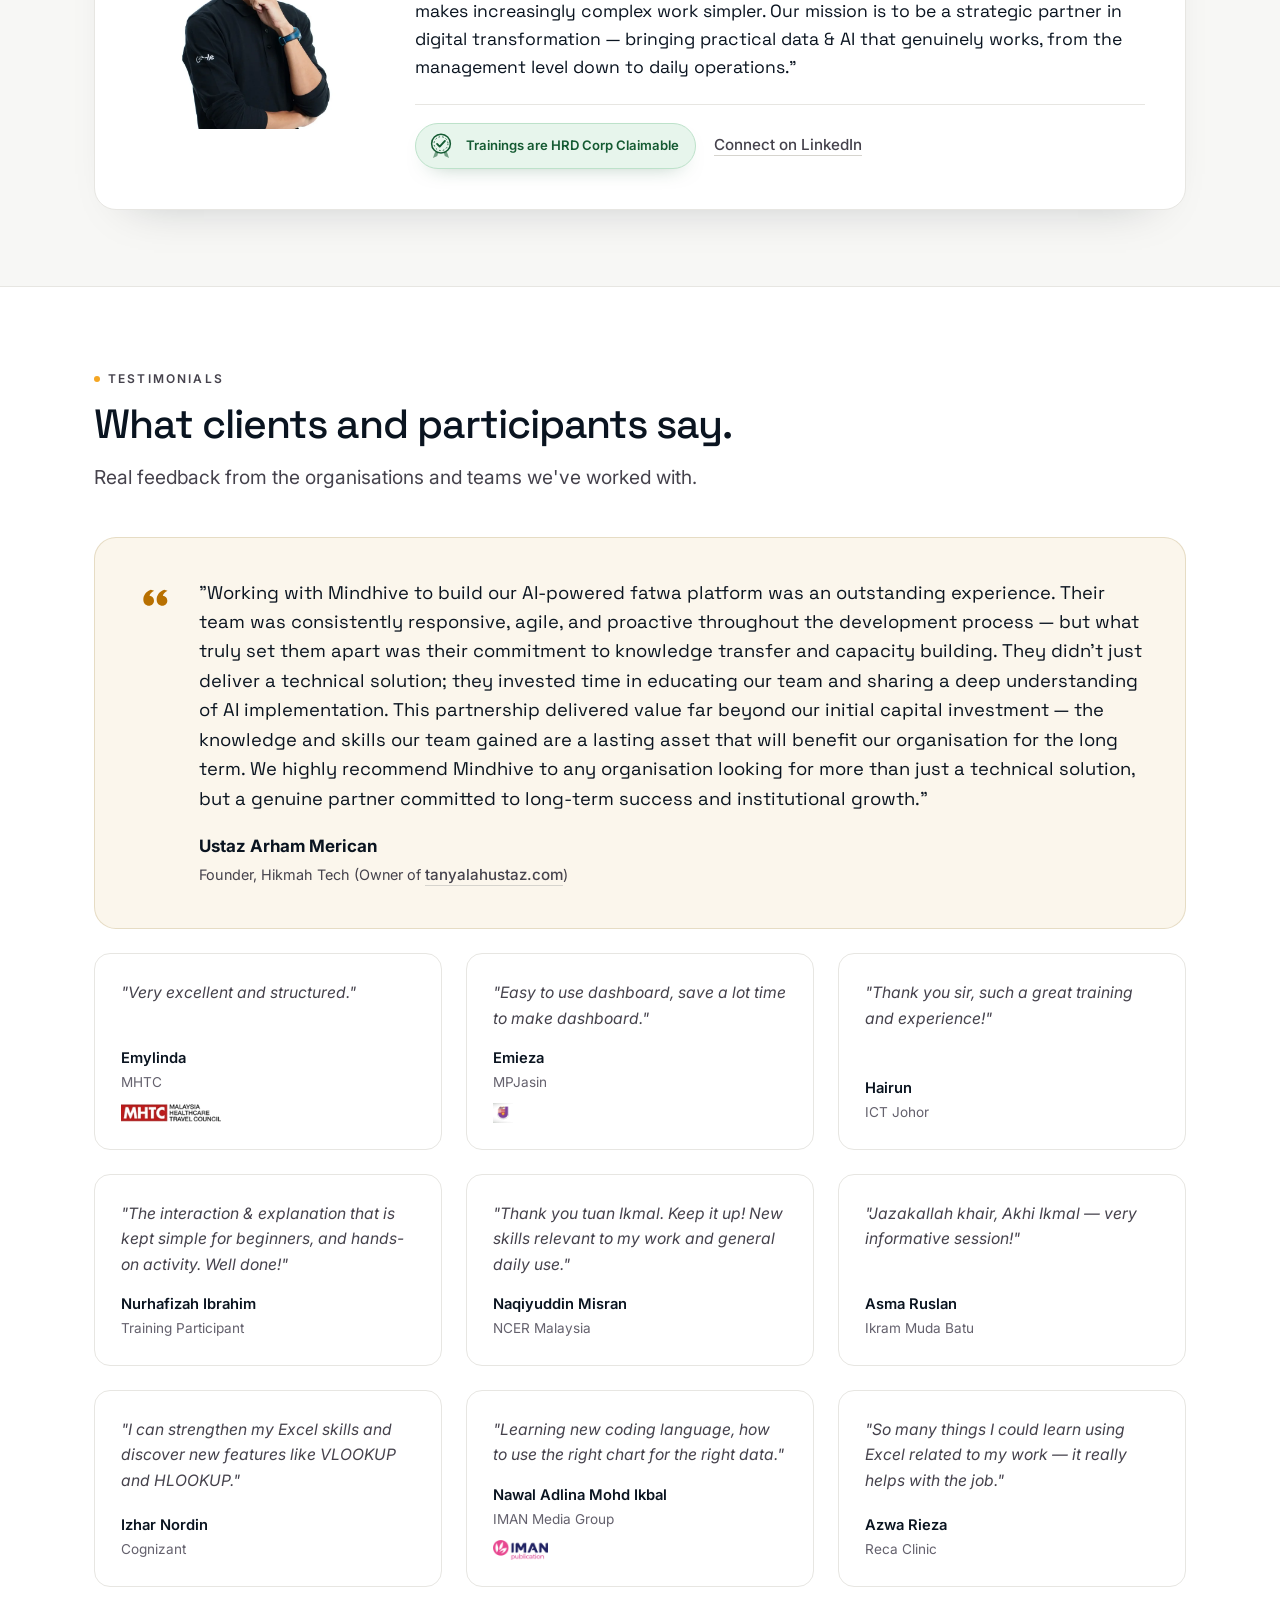
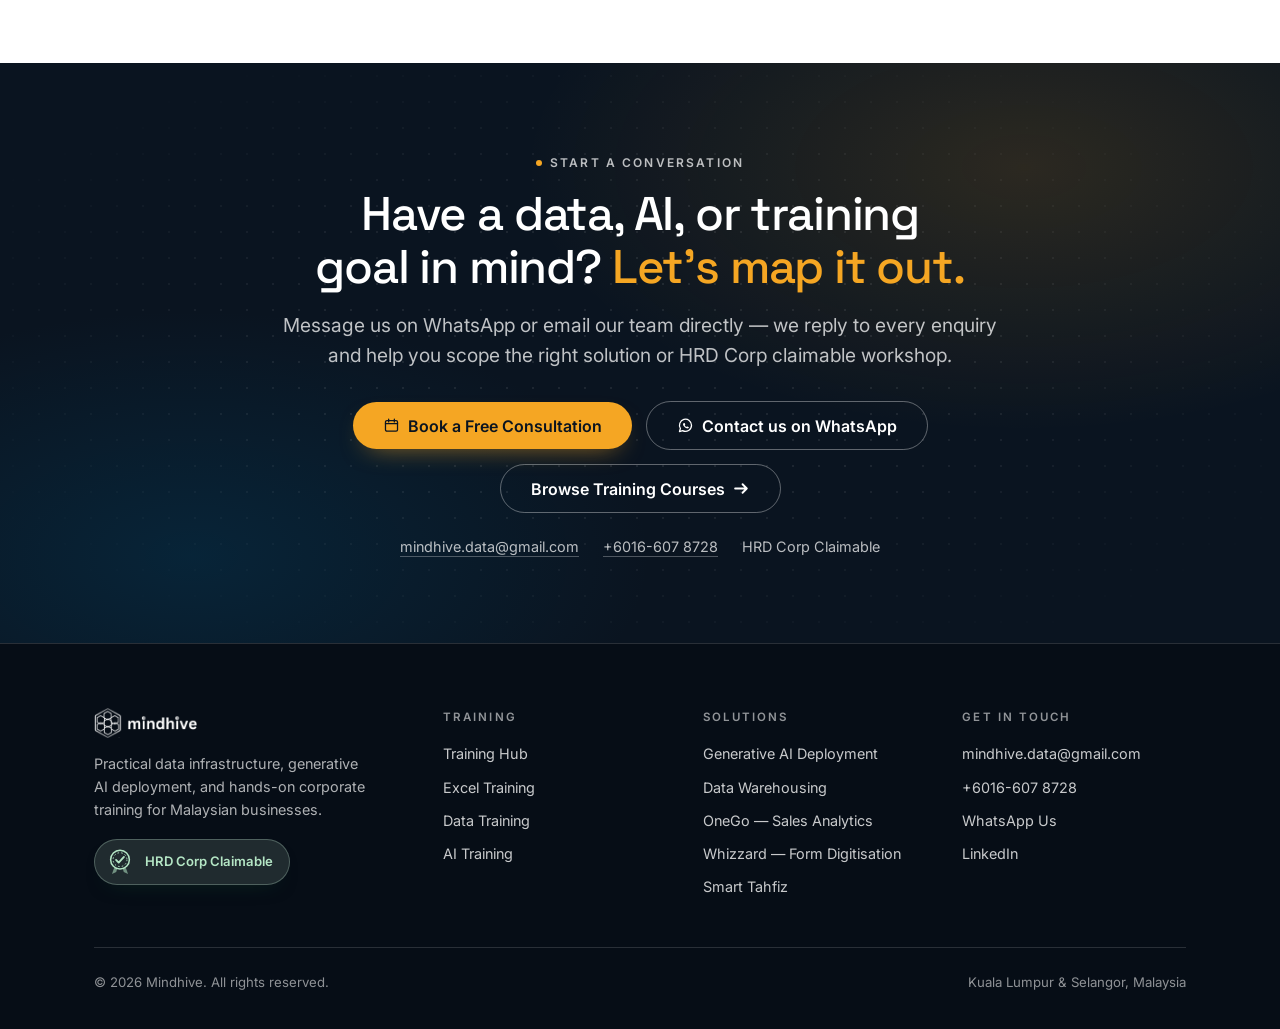
==== commit 311126d7: "Arrange rating stars in square (4-star) and pentagon/star (5-star) formations 4 stars render in a 2x" ====
--- a/index.html
+++ b/index.html
@@ -213,7 +213,7 @@
           <span class="stat__sep" aria-hidden="true"></span>
           <div class="stat">
             <span class="stat__num stat__num--amber">95%</span>
-            <span><span class="stat__star" aria-hidden="true">★★★★</span> &amp; <span class="stat__star" aria-hidden="true">★★★★★</span> session ratings</span>
+            <span><span class="sr-only">4 and 5 star</span><span class="stat__stars stat__stars--square" aria-hidden="true"><span>★</span><span>★</span><span>★</span><span>★</span></span> &amp; <span class="stat__stars stat__stars--star" aria-hidden="true"><span>★</span><span>★</span><span>★</span><span>★</span><span>★</span></span> session ratings</span>
           </div>
           <span class="stat__sep" aria-hidden="true"></span>
           <span class="badge-seal">
@@ -620,7 +620,7 @@
           </div>
           <div class="proof-metric">
             <strong class="stat__num--amber">95%</strong>
-            <span><span class="stat__star" aria-hidden="true">★★★★</span> &amp; <span class="stat__star" aria-hidden="true">★★★★★</span> session ratings</span>
+            <span><span class="sr-only">4 and 5 star</span><span class="stat__stars stat__stars--square" aria-hidden="true"><span>★</span><span>★</span><span>★</span><span>★</span></span> &amp; <span class="stat__stars stat__stars--star" aria-hidden="true"><span>★</span><span>★</span><span>★</span><span>★</span><span>★</span></span> session ratings</span>
           </div>
         </div>
       </div>
--- a/styles.css
+++ b/styles.css
@@ -1119,10 +1119,49 @@
   color: var(--amber-text);
 }
 
-.stat__star {
+.sr-only {
+  position: absolute;
+  width: 1px;
+  height: 1px;
+  padding: 0;
+  margin: -1px;
+  overflow: hidden;
+  clip: rect(0, 0, 0, 0);
+  white-space: nowrap;
+  border: 0;
+}
+
+.stat__stars {
+  display: inline-grid;
+  vertical-align: middle;
   color: var(--amber-text);
-  letter-spacing: 1px;
-}
+  font-size: 0.8em;
+  line-height: 1;
+}
+
+.stat__stars--square {
+  grid-template-columns: repeat(2, 1em);
+  grid-template-rows: repeat(2, 1em);
+  gap: 2px;
+  place-items: center;
+}
+
+.stat__stars--star {
+  position: relative;
+  width: 2.3em;
+  height: 2.2em;
+}
+
+.stat__stars--star span {
+  position: absolute;
+  transform: translate(-50%, -50%);
+}
+
+.stat__stars--star span:nth-child(1) { top: 8%; left: 50%; }
+.stat__stars--star span:nth-child(2) { top: 38%; left: 88%; }
+.stat__stars--star span:nth-child(3) { top: 84%; left: 74%; }
+.stat__stars--star span:nth-child(4) { top: 84%; left: 26%; }
+.stat__stars--star span:nth-child(5) { top: 38%; left: 12%; }
 
 /* --------------------------------------------------------------------------
    Testimonials
